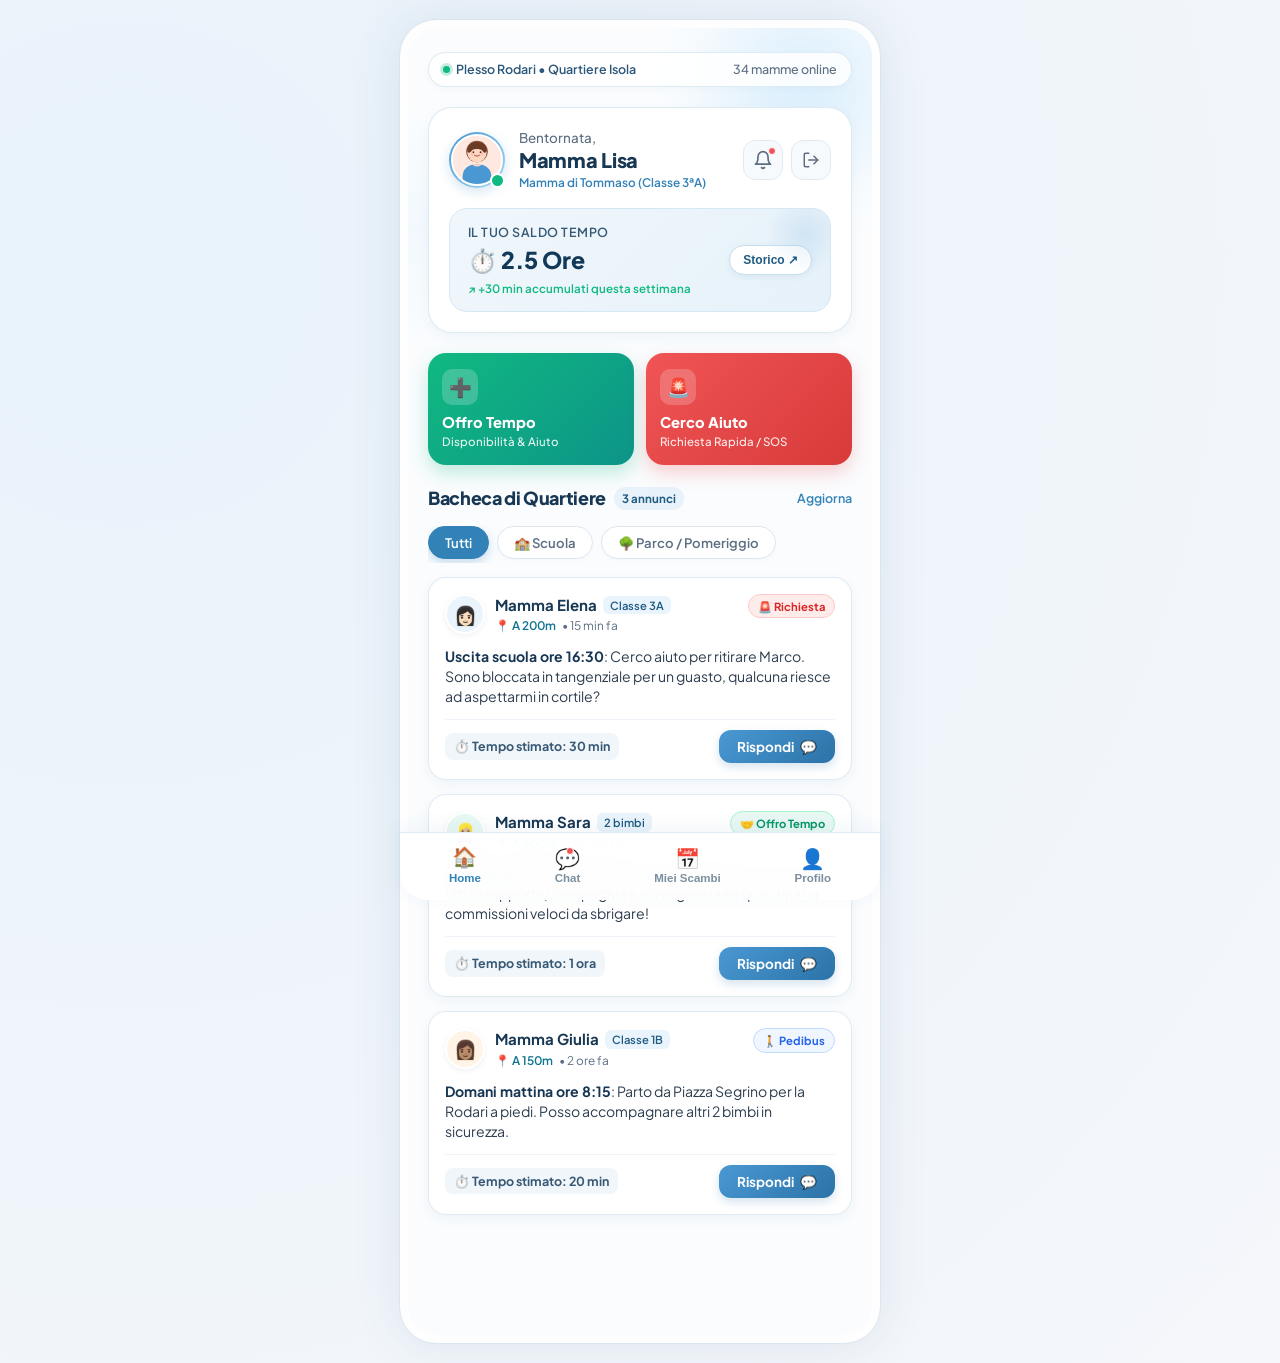
==== dashboard.html @ 8580715b "schermata profilo mamma e gestione famiglia" ====
<!DOCTYPE html>
<html lang="it">
<head>
  <meta charset="UTF-8">
  <meta name="viewport" content="width=device-width, initial-scale=1.0, maximum-scale=1.0, user-scalable=no, viewport-fit=cover">
  <meta name="theme-color" content="#EBF5FA">
  <meta name="apple-mobile-web-app-capable" content="yes">
  <meta name="apple-mobile-web-app-status-bar-style" content="default">
  <meta name="description" content="Dashboard SkillSwap Mamme: bacheca scambi di quartiere, banca del tempo e mutuo soccorso tra famiglie.">
  <title>Bacheca Quartiere | SkillSwap Mamme</title>

  <!-- Google Fonts coerenti con index.html -->
  <link rel="preconnect" href="https://fonts.googleapis.com">
  <link rel="preconnect" href="https://fonts.gstatic.com" crossorigin>
  <link href="https://fonts.googleapis.com/css2?family=Plus+Jakarta+Sans:wght@400;500;600;700;800&display=swap" rel="stylesheet">

  <style>
    :root {
      /* Palette Pastello Rassicurante e Coerente */
      --primary: #3282B8;
      --primary-dark: #1F5B82;
      --primary-light: #EBF4FA;
      --primary-gradient: linear-gradient(135deg, #4A98D3 0%, #2B73A8 100%);
      
      --powder-blue-light: #EBF3F9;
      --powder-blue: #7CA1BF;
      --powder-blue-dark: #2B577A;

      --emerald-green: #10B981;
      --emerald-gradient: linear-gradient(135deg, #10B981 0%, #059669 100%);
      --emerald-bg: #E8F8F3;

      --coral-red: #F05454;
      --coral-gradient: linear-gradient(135deg, #F05454 0%, #D83A3A 100%);
      --coral-bg: #FEECEB;

      --amber-gold: #F59E0B;
      --amber-bg: #FEF3C7;

      --bg-gradient: linear-gradient(180deg, #F2F8FC 0%, #FAFBFD 45%, #F7F5FC 100%);
      --card-bg: rgba(255, 255, 255, 0.96);
      --card-border: rgba(222, 234, 243, 0.95);
      
      --text-main: #1C2D42;
      --text-muted: #5C6E82;
      --text-light: #8E9FAA;

      --shadow-sm: 0 4px 12px rgba(31, 91, 130, 0.05);
      --shadow-md: 0 8px 24px rgba(31, 91, 130, 0.08);
      --shadow-lg: 0 16px 36px rgba(31, 91, 130, 0.12);
      
      --radius-sm: 12px;
      --radius-md: 18px;
      --radius-lg: 24px;
      --radius-full: 9999px;
    }

    * {
      box-sizing: border-box;
      margin: 0;
      padding: 0;
      -webkit-tap-highlight-color: transparent;
    }

    body {
      font-family: 'Plus Jakarta Sans', -apple-system, BlinkMacSystemFont, "Segoe UI", Roboto, sans-serif;
      background: var(--bg-gradient);
      color: var(--text-main);
      min-height: 100vh;
      display: flex;
      justify-content: center;
      align-items: flex-start;
      line-height: 1.5;
      overflow-x: hidden;
    }

    /* Contenitore mobile-first (max-width 480px, centrato stile telefono su desktop) */
    .app-viewport {
      width: 100%;
      max-width: 480px;
      min-height: 100vh;
      background: #FAFCFE;
      position: relative;
      box-shadow: 0 0 50px rgba(35, 78, 112, 0.1);
      display: flex;
      flex-direction: column;
      padding-bottom: 96px; /* Spazio per bottom nav fissa */
    }

    @media (min-width: 481px) {
      body {
        padding: 20px 16px;
        background: radial-gradient(circle at 10% 20%, #E8F2FA 0%, #F5F7FB 100%);
      }
      .app-viewport {
        border-radius: 36px;
        min-height: 940px;
        margin: auto;
        border: 8px solid rgba(255, 255, 255, 0.75);
        outline: 1px solid rgba(210, 226, 238, 0.6);
        overflow: hidden;
      }
    }

    /* Sfondo morbido sfumato */
    .bg-blobs {
      position: absolute;
      top: 0;
      left: 0;
      width: 100%;
      height: 320px;
      pointer-events: none;
      overflow: hidden;
      z-index: 0;
    }

    .blob-top {
      position: absolute;
      top: -60px;
      right: -50px;
      width: 240px;
      height: 240px;
      border-radius: 50%;
      background: radial-gradient(circle, rgba(160, 214, 250, 0.4) 0%, rgba(205, 235, 255, 0.05) 70%);
      filter: blur(20px);
    }

    .blob-left {
      position: absolute;
      top: 100px;
      left: -60px;
      width: 200px;
      height: 200px;
      border-radius: 50%;
      background: radial-gradient(circle, rgba(230, 245, 255, 0.6) 0%, rgba(240, 249, 255, 0.05) 70%);
      filter: blur(22px);
    }

    /* Struttura contenuto */
    .dashboard-content {
      position: relative;
      z-index: 1;
      padding: 24px 20px;
      display: flex;
      flex-direction: column;
      gap: 20px;
    }

    /* Barra superiore quartierale */
    .location-strip {
      display: flex;
      align-items: center;
      justify-content: space-between;
      font-size: 0.78rem;
      font-weight: 600;
      color: var(--powder-blue-dark);
      background: rgba(255, 255, 255, 0.85);
      backdrop-filter: blur(8px);
      padding: 7px 14px;
      border-radius: var(--radius-full);
      border: 1px solid rgba(200, 222, 238, 0.6);
      box-shadow: 0 2px 6px rgba(31, 91, 130, 0.03);
    }

    .location-badge {
      display: flex;
      align-items: center;
      gap: 6px;
    }

    .live-dot {
      width: 7px;
      height: 7px;
      border-radius: 50%;
      background: var(--emerald-green);
      box-shadow: 0 0 0 3px rgba(16, 185, 129, 0.25);
    }

    .school-name {
      color: var(--text-muted);
      font-weight: 500;
    }

    /* 1. Header Utente con Saldo Tempo */
    .user-header-card {
      background: #FFFFFF;
      border-radius: var(--radius-lg);
      border: 1.5px solid var(--card-border);
      padding: 20px;
      box-shadow: var(--shadow-sm);
      display: flex;
      flex-direction: column;
      gap: 16px;
    }

    .profile-row {
      display: flex;
      align-items: center;
      justify-content: space-between;
    }

    .profile-info {
      display: flex;
      align-items: center;
      gap: 14px;
    }

    /* Foto Profilo Mamma */
    .avatar-wrapper {
      position: relative;
      width: 56px;
      height: 56px;
      border-radius: 50%;
      padding: 2px;
      background: linear-gradient(135deg, #4A98D3, #A0D6FA);
      box-shadow: 0 4px 12px rgba(50, 130, 184, 0.2);
    }

    .avatar-img {
      width: 100%;
      height: 100%;
      border-radius: 50%;
      background: #FFF0E6;
      display: flex;
      align-items: center;
      justify-content: center;
      overflow: hidden;
      border: 2px solid #FFFFFF;
    }

    .avatar-img svg {
      width: 100%;
      height: 100%;
    }

    .status-badge {
      position: absolute;
      bottom: 0px;
      right: 0px;
      width: 15px;
      height: 15px;
      border-radius: 50%;
      background: var(--emerald-green);
      border: 2.5px solid #FFFFFF;
    }

    .user-greeting {
      font-size: 0.84rem;
      color: var(--text-muted);
      font-weight: 500;
    }

    .user-name {
      font-size: 1.25rem;
      font-weight: 800;
      color: #173753;
      letter-spacing: -0.015em;
      line-height: 1.2;
    }

    .user-class-tag {
      font-size: 0.74rem;
      color: var(--primary);
      font-weight: 600;
      margin-top: 2px;
    }

    .header-actions {
      display: flex;
      align-items: center;
      gap: 8px;
    }

    .icon-btn {
      width: 40px;
      height: 40px;
      border-radius: 12px;
      border: 1px solid #E2EBF2;
      background: #F7FAFC;
      display: flex;
      align-items: center;
      justify-content: center;
      cursor: pointer;
      position: relative;
      transition: all 0.2s ease;
      color: var(--text-muted);
    }

    .icon-btn:hover {
      background: #EEF4F9;
      color: var(--primary);
    }

    .notif-badge {
      position: absolute;
      top: 6px;
      right: 6px;
      width: 8px;
      height: 8px;
      background: var(--coral-red);
      border-radius: 50%;
      border: 1.5px solid #FFFFFF;
    }

    /* Box Saldo Tempo Ben Visibile */
    .time-balance-box {
      background: linear-gradient(135deg, #F0F7FC 0%, #E6F1F9 100%);
      border: 1.5px solid #D6E7F4;
      border-radius: var(--radius-md);
      padding: 14px 18px;
      display: flex;
      align-items: center;
      justify-content: space-between;
      position: relative;
      overflow: hidden;
    }

    .time-balance-box::before {
      content: "";
      position: absolute;
      right: -15px;
      top: -15px;
      width: 80px;
      height: 80px;
      border-radius: 50%;
      background: radial-gradient(circle, rgba(74, 152, 211, 0.15) 0%, transparent 70%);
      pointer-events: none;
    }

    .balance-details {
      display: flex;
      flex-direction: column;
      gap: 2px;
    }

    .balance-label {
      font-size: 0.78rem;
      font-weight: 600;
      color: #375975;
      text-transform: uppercase;
      letter-spacing: 0.04em;
    }

    .balance-amount {
      font-size: 1.45rem;
      font-weight: 800;
      color: #133959;
      display: flex;
      align-items: center;
      gap: 6px;
    }

    .balance-subtext {
      font-size: 0.72rem;
      font-weight: 600;
      color: #10B981;
      display: inline-flex;
      align-items: center;
      gap: 4px;
    }

    .balance-btn {
      background: #FFFFFF;
      border: 1px solid #C8DFEF;
      color: var(--primary-dark);
      padding: 7px 13px;
      border-radius: var(--radius-full);
      font-size: 0.75rem;
      font-weight: 700;
      cursor: pointer;
      box-shadow: 0 2px 6px rgba(43, 115, 168, 0.08);
      transition: all 0.2s ease;
    }

    .balance-btn:hover {
      background: #F0F6FA;
      border-color: #B4D3E9;
    }

    /* 2. Pulsanti Veloci d'Azione */
    .quick-actions-grid {
      display: grid;
      grid-template-columns: 1fr 1fr;
      gap: 12px;
    }

    .action-btn {
      border: none;
      border-radius: var(--radius-md);
      padding: 16px 14px;
      display: flex;
      flex-direction: column;
      align-items: flex-start;
      gap: 8px;
      cursor: pointer;
      text-align: left;
      font-family: inherit;
      position: relative;
      overflow: hidden;
      transition: transform 0.2s cubic-bezier(0.25, 1, 0.5, 1), box-shadow 0.2s ease;
    }

    .action-btn:hover {
      transform: translateY(-2px);
    }

    .action-btn:active {
      transform: scale(0.98);
    }

    /* Pulsante verde/azzurro: Offro Tempo */
    .action-btn.btn-offer {
      background: linear-gradient(135deg, #10B981 0%, #0D9488 100%);
      color: #FFFFFF;
      box-shadow: 0 8px 18px rgba(16, 185, 129, 0.25);
    }

    .action-btn.btn-offer:hover {
      box-shadow: 0 10px 22px rgba(16, 185, 129, 0.32);
    }

    /* Pulsante risalto/emergenza: SOS */
    .action-btn.btn-sos {
      background: linear-gradient(135deg, #F05454 0%, #D83A3A 100%);
      color: #FFFFFF;
      box-shadow: 0 8px 18px rgba(240, 84, 84, 0.26);
    }

    .action-btn.btn-sos:hover {
      box-shadow: 0 10px 22px rgba(240, 84, 84, 0.34);
    }

    .action-btn-icon {
      width: 36px;
      height: 36px;
      border-radius: 10px;
      background: rgba(255, 255, 255, 0.2);
      backdrop-filter: blur(4px);
      display: flex;
      align-items: center;
      justify-content: center;
      font-size: 1.15rem;
    }

    .action-btn-text {
      display: flex;
      flex-direction: column;
      gap: 2px;
    }

    .action-btn-title {
      font-size: 0.92rem;
      font-weight: 800;
      line-height: 1.25;
    }

    .action-btn-sub {
      font-size: 0.72rem;
      opacity: 0.9;
      font-weight: 500;
    }

    /* 3. Sezione Bacheca Annunci di Quartiere (Feed) */
    .feed-section {
      display: flex;
      flex-direction: column;
      gap: 14px;
    }

    .feed-header {
      display: flex;
      align-items: center;
      justify-content: space-between;
    }

    .feed-title-wrap {
      display: flex;
      align-items: center;
      gap: 8px;
    }

    .feed-title {
      font-size: 1.12rem;
      font-weight: 800;
      color: #173753;
      letter-spacing: -0.02em;
    }

    .feed-badge {
      font-size: 0.72rem;
      font-weight: 700;
      background: #E8F2FA;
      color: var(--primary-dark);
      padding: 3px 8px;
      border-radius: var(--radius-full);
    }

    .feed-refresh-link {
      font-size: 0.78rem;
      font-weight: 600;
      color: var(--primary);
      text-decoration: none;
      cursor: pointer;
    }

    /* Filtri Rapidi (Chips) */
    .filter-pills-bar {
      display: flex;
      gap: 8px;
      overflow-x: auto;
      padding-bottom: 4px;
      scrollbar-width: none;
    }

    .filter-pills-bar::-webkit-scrollbar {
      display: none;
    }

    .filter-pill {
      background: #FFFFFF;
      border: 1px solid #DCE6EF;
      color: var(--text-muted);
      padding: 7px 16px;
      border-radius: var(--radius-full);
      font-size: 0.82rem;
      font-weight: 600;
      font-family: inherit;
      white-space: nowrap;
      cursor: pointer;
      transition: all 0.2s ease;
      display: flex;
      align-items: center;
      gap: 6px;
      box-shadow: 0 2px 4px rgba(31, 91, 130, 0.02);
    }

    .filter-pill:hover {
      border-color: #BBD6EA;
      color: var(--primary-dark);
    }

    .filter-pill.active {
      background: var(--primary);
      color: #FFFFFF;
      border-color: var(--primary);
      box-shadow: 0 4px 10px rgba(50, 130, 184, 0.25);
    }

    /* Lista Tessere Feed */
    .feed-list {
      display: flex;
      flex-direction: column;
      gap: 14px;
    }

    .feed-card {
      background: var(--card-bg);
      border: 1.5px solid var(--card-border);
      border-radius: var(--radius-md);
      padding: 16px;
      box-shadow: var(--shadow-sm);
      display: flex;
      flex-direction: column;
      gap: 12px;
      transition: all 0.25s ease;
      position: relative;
    }

    .feed-card:hover {
      box-shadow: var(--shadow-md);
      border-color: #C6DDEE;
      transform: translateY(-1px);
    }

    /* Card header con autore, distanza e tempo */
    .card-top {
      display: flex;
      align-items: flex-start;
      justify-content: space-between;
      gap: 10px;
    }

    .author-block {
      display: flex;
      align-items: center;
      gap: 10px;
    }

    .author-avatar {
      width: 40px;
      height: 40px;
      border-radius: 50%;
      background: #F0F4F8;
      display: flex;
      align-items: center;
      justify-content: center;
      font-size: 1.15rem;
      border: 2px solid #FFFFFF;
      box-shadow: 0 2px 6px rgba(0,0,0,0.06);
    }

    .author-meta {
      display: flex;
      flex-direction: column;
      gap: 1px;
    }

    .author-name-row {
      display: flex;
      align-items: center;
      gap: 6px;
    }

    .author-name {
      font-size: 0.94rem;
      font-weight: 700;
      color: #173753;
    }

    .class-badge {
      font-size: 0.7rem;
      font-weight: 600;
      background: #EAF4FC;
      color: var(--primary-dark);
      padding: 1px 7px;
      border-radius: 6px;
    }

    .author-sub {
      font-size: 0.74rem;
      color: var(--text-muted);
      display: flex;
      align-items: center;
      gap: 6px;
    }

    .distance-tag {
      color: #0E7490;
      font-weight: 600;
      display: inline-flex;
      align-items: center;
      gap: 2px;
    }

    /* Badge tipologia annuncio */
    .type-pill {
      font-size: 0.7rem;
      font-weight: 700;
      padding: 3px 9px;
      border-radius: var(--radius-full);
      white-space: nowrap;
    }

    .type-pill.urgent {
      background: #FEECEB;
      color: #DC2626;
      border: 1px solid #FECACA;
    }

    .type-pill.support {
      background: #E8F8F3;
      color: #059669;
      border: 1px solid #A7F3D0;
    }

    .type-pill.school {
      background: #EFF6FF;
      color: #2563EB;
      border: 1px solid #BFDBFE;
    }

    /* Contenuto annuncio */
    .card-message {
      font-size: 0.88rem;
      color: #2D3E50;
      line-height: 1.42;
    }

    .card-highlight {
      font-weight: 700;
      color: #163654;
    }

    /* Card Footer: tempo stimato e pulsante rispondi */
    .card-footer {
      display: flex;
      align-items: center;
      justify-content: space-between;
      padding-top: 10px;
      border-top: 1px solid #EDF3F8;
    }

    .time-estimate {
      font-size: 0.78rem;
      font-weight: 700;
      color: #375975;
      display: inline-flex;
      align-items: center;
      gap: 5px;
      background: #F1F6FA;
      padding: 4px 9px;
      border-radius: 8px;
    }

    .btn-reply {
      background: var(--primary-gradient);
      color: #FFFFFF;
      font-size: 0.84rem;
      font-weight: 700;
      font-family: inherit;
      padding: 8px 18px;
      border-radius: var(--radius-sm);
      border: none;
      cursor: pointer;
      display: inline-flex;
      align-items: center;
      gap: 6px;
      box-shadow: 0 4px 10px rgba(43, 115, 168, 0.2);
      transition: all 0.2s ease;
    }

    .btn-reply:hover {
      box-shadow: 0 6px 14px rgba(43, 115, 168, 0.3);
      transform: translateY(-1px);
    }

    .btn-reply:active {
      transform: scale(0.97);
    }

    /* 4. Barra di Navigazione in Basso (Bottom Nav Bar) */
    .bottom-nav {
      position: fixed;
      bottom: 0;
      left: 50%;
      transform: translateX(-50%);
      width: 100%;
      max-width: 480px;
      background: rgba(255, 255, 255, 0.94);
      backdrop-filter: blur(16px);
      -webkit-backdrop-filter: blur(16px);
      border-top: 1px solid rgba(220, 233, 244, 0.9);
      display: flex;
      justify-content: space-around;
      align-items: center;
      padding: 10px 12px;
      padding-bottom: calc(10px + env(safe-area-inset-bottom, 0px));
      z-index: 50;
      box-shadow: 0 -4px 20px rgba(31, 91, 130, 0.06);
    }

    @media (min-width: 481px) {
      .bottom-nav {
        border-radius: 0 0 28px 28px;
      }
    }

    .nav-item {
      display: flex;
      flex-direction: column;
      align-items: center;
      gap: 3px;
      color: #7A8E9E;
      text-decoration: none;
      font-size: 0.72rem;
      font-weight: 600;
      background: transparent;
      border: none;
      cursor: pointer;
      padding: 6px 12px;
      border-radius: var(--radius-sm);
      position: relative;
      transition: all 0.2s ease;
    }

    .nav-item.active {
      color: var(--primary);
      font-weight: 700;
    }

    .nav-icon {
      font-size: 1.25rem;
      line-height: 1;
      transition: transform 0.2s;
    }

    .nav-item.active .nav-icon {
      transform: translateY(-2px);
    }

    .nav-item:hover {
      color: var(--primary);
    }

    .nav-badge-dot {
      position: absolute;
      top: 4px;
      right: 18px;
      width: 8px;
      height: 8px;
      background: var(--coral-red);
      border-radius: 50%;
      border: 1.5px solid #FFFFFF;
    }

    /* Modale Risposta Rapida */
    .modal-overlay {
      position: fixed;
      inset: 0;
      background: rgba(18, 42, 66, 0.45);
      backdrop-filter: blur(4px);
      z-index: 100;
      display: flex;
      align-items: flex-end;
      justify-content: center;
      opacity: 0;
      pointer-events: none;
      transition: opacity 0.3s ease;
    }

    .modal-overlay.active {
      opacity: 1;
      pointer-events: auto;
    }

    .modal-sheet {
      width: 100%;
      max-width: 480px;
      background: #FFFFFF;
      border-radius: 28px 28px 0 0;
      padding: 24px 22px 34px 22px;
      box-shadow: 0 -10px 40px rgba(0, 0, 0, 0.15);
      transform: translateY(100%);
      transition: transform 0.35s cubic-bezier(0.16, 1, 0.3, 1);
      max-height: 85vh;
      overflow-y: auto;
    }

    .modal-overlay.active .modal-sheet {
      transform: translateY(0);
    }

    .modal-indicator {
      width: 40px;
      height: 4px;
      background: #D5E1EB;
      border-radius: var(--radius-full);
      margin: 0 auto 16px auto;
    }

    .modal-header {
      display: flex;
      justify-content: space-between;
      align-items: center;
      margin-bottom: 14px;
    }

    .modal-title {
      font-size: 1.15rem;
      font-weight: 700;
      color: var(--text-main);
    }

    .modal-close {
      width: 32px;
      height: 32px;
      border-radius: 50%;
      background: #F0F4F8;
      border: none;
      display: flex;
      align-items: center;
      justify-content: center;
      cursor: pointer;
      color: var(--text-muted);
    }

    /* Template messaggi rapidi */
    .quick-replies-group {
      display: flex;
      flex-direction: column;
      gap: 6px;
      margin: 14px 0;
    }

    .quick-reply-label {
      font-size: 0.76rem;
      font-weight: 600;
      color: var(--text-muted);
    }

    .quick-pill-btn {
      background: #F1F6FB;
      border: 1px solid #D6E4F0;
      border-radius: 10px;
      padding: 8px 12px;
      font-size: 0.82rem;
      color: var(--text-main);
      text-align: left;
      cursor: pointer;
      font-family: inherit;
      transition: background 0.15s;
    }

    .quick-pill-btn:hover {
      background: #E4EFF8;
      border-color: #B9D5EB;
    }

    .reply-textarea {
      width: 100%;
      height: 90px;
      border: 1.5px solid #D6E3ED;
      border-radius: var(--radius-sm);
      padding: 12px;
      font-size: 0.88rem;
      font-family: inherit;
      color: var(--text-main);
      resize: none;
      outline: none;
    }

    .reply-textarea:focus {
      border-color: var(--primary);
      box-shadow: 0 0 0 3px rgba(50, 130, 184, 0.15);
    }

    .btn-modal-send {
      width: 100%;
      height: 48px;
      background: var(--primary-gradient);
      color: #FFFFFF;
      font-size: 0.95rem;
      font-weight: 700;
      border: none;
      border-radius: var(--radius-sm);
      cursor: pointer;
      margin-top: 14px;
      display: flex;
      align-items: center;
      justify-content: center;
      gap: 8px;
      box-shadow: 0 6px 16px rgba(43, 115, 168, 0.25);
    }

    /* Toast Notification */
    .toast-box {
      position: fixed;
      bottom: 84px;
      left: 50%;
      transform: translateX(-50%) translateY(50px);
      background: #1B3855;
      color: #FFFFFF;
      padding: 12px 20px;
      border-radius: var(--radius-full);
      font-size: 0.86rem;
      font-weight: 600;
      display: flex;
      align-items: center;
      gap: 8px;
      box-shadow: var(--shadow-lg);
      z-index: 200;
      opacity: 0;
      pointer-events: none;
      transition: all 0.3s cubic-bezier(0.175, 0.885, 0.32, 1.275);
    }

    .toast-box.show {
      transform: translateX(-50%) translateY(0);
      opacity: 1;
    }
  </style>
</head>
<body>

  <main class="app-viewport">
    <!-- Decorazioni sfumate di sfondo -->
    <div class="bg-blobs" aria-hidden="true">
      <div class="blob-top"></div>
      <div class="blob-left"></div>
    </div>

    <div class="dashboard-content">

      <!-- Barra di stato geografica -->
      <div class="location-strip">
        <div class="location-badge">
          <span class="live-dot" aria-hidden="true"></span>
          <span>Plesso Rodari • Quartiere Isola</span>
        </div>
        <span class="school-name">34 mamme online</span>
      </div>

      <!-- 1. Header Utente con Saldo Tempo -->
      <section class="user-header-card" aria-label="Profilo e saldo utente">
        <div class="profile-row">
          
          <div class="profile-info">
            <!-- Foto Profilo della Mamma -->
            <div class="avatar-wrapper" aria-hidden="true">
              <div class="avatar-img">
                <!-- SVG Avatar Mamma Lisa con toni pastello caldi e rassicuranti -->
                <svg viewBox="0 0 80 80" fill="none" xmlns="http://www.w3.org/2000/svg">
                  <!-- Sfondo avatar caldo -->
                  <rect width="80" height="80" fill="#FFE8DF"/>
                  <!-- Silhouette elegante mamma -->
                  <path d="M40 44C49.9411 44 58 35.9411 58 26C58 16.0589 49.9411 8 40 8C30.0589 8 22 16.0589 22 26C22 35.9411 30.0589 44 40 44Z" fill="#8C5338"/>
                  <!-- Viso e sorriso -->
                  <circle cx="40" cy="28" r="16" fill="#FED7C3"/>
                  <!-- Capelli acconciatura morbida -->
                  <path d="M24 24C24 15 31 10 40 10C49 10 56 15 56 24C56 25 55 28 53 28C51 28 50 25 47 23C44 21 36 21 33 23C30 25 29 28 27 28C25 28 24 25 24 24Z" fill="#6A3B25"/>
                  <!-- Sorriso dolce -->
                  <path d="M36 32C38 34 42 34 44 32" stroke="#B46A55" stroke-width="2" stroke-linecap="round"/>
                  <!-- Occhi sereni -->
                  <circle cx="34" cy="27" r="1.5" fill="#522D1D"/>
                  <circle cx="46" cy="27" r="1.5" fill="#522D1D"/>
                  <!-- Guance rosee -->
                  <circle cx="32" cy="30" r="2.5" fill="#FFAAA6" fill-opacity="0.6"/>
                  <circle cx="48" cy="30" r="2.5" fill="#FFAAA6" fill-opacity="0.6"/>
                  <!-- Maglia pastello azzurro polvere -->
                  <path d="M16 68C16 54 26 47 40 47C54 47 64 54 64 68V80H16V68Z" fill="#4A98D3"/>
                  <path d="M33 47C33 52 47 52 47 47" fill="#FED7C3"/>
                </svg>
              </div>
              <span class="status-badge" title="Attiva ora"></span>
            </div>

            <div>
              <div class="user-greeting">Bentornata,</div>
              <h1 class="user-name">Mamma Lisa</h1>
              <div class="user-class-tag">Mamma di Tommaso (Classe 3ªA)</div>
            </div>
          </div>

          <!-- Pulsanti notifiche e opzioni -->
          <div class="header-actions">
            <button type="button" class="icon-btn" aria-label="Notifiche" onclick="window.showToast('Nessuna nuova notifica urgente', '🔔')">
              <svg width="20" height="20" viewBox="0 0 24 24" fill="none" stroke="currentColor" stroke-width="2" stroke-linecap="round" stroke-linejoin="round">
                <path d="M18 8A6 6 0 0 0 6 8c0 7-3 9-3 9h18s-3-2-3-9"></path>
                <path d="M13.73 21a2 2 0 0 1-3.46 0"></path>
              </svg>
              <span class="notif-badge"></span>
            </button>
            <a href="index.html" class="icon-btn" title="Esci / Schermata iniziale" aria-label="Disconnetti">
              <svg width="18" height="18" viewBox="0 0 24 24" fill="none" stroke="currentColor" stroke-width="2" stroke-linecap="round" stroke-linejoin="round">
                <path d="M9 21H5a2 2 0 0 1-2-2V5a2 2 0 0 1 2-2h4"></path>
                <polyline points="16 17 21 12 16 7"></polyline>
                <line x1="21" y1="12" x2="9" y2="12"></line>
              </svg>
            </a>
          </div>

        </div>

        <!-- Box con Saldo Tempo Ben Visibile -->
        <div class="time-balance-box">
          <div class="balance-details">
            <span class="balance-label">Il tuo Saldo Tempo</span>
            <div class="balance-amount">
              <span>⏱️ 2.5 Ore</span>
            </div>
            <span class="balance-subtext">
              <span>↗️ +30 min accumulati questa settimana</span>
            </span>
          </div>
          <button type="button" class="balance-btn" onclick="window.showToast('Saldo tempo: 2.5 ore disponibili per scambi e babysitting', '⏱️')">
            Storico ↗
          </button>
        </div>
      </section>

      <!-- 2. Pulsanti Veloci d'Azione -->
      <section class="quick-actions-grid" aria-label="Azioni rapide">
        
        <!-- Pulsante verde/azzurro: Offro Tempo -->
        <button type="button" id="btnOfferTime" class="action-btn btn-offer" onclick="window.openCreateModal('offer')">
          <div class="action-btn-icon" aria-hidden="true">
            <span>➕</span>
          </div>
          <div class="action-btn-text">
            <span class="action-btn-title">Offro Tempo</span>
            <span class="action-btn-sub">Disponibilità & Aiuto</span>
          </div>
        </button>

        <!-- Pulsante emergenza/risalto: Cerco Aiuto / SOS -->
        <button type="button" id="btnSosHelp" class="action-btn btn-sos" onclick="window.openCreateModal('sos')">
          <div class="action-btn-icon" aria-hidden="true">
            <span>🚨</span>
          </div>
          <div class="action-btn-text">
            <span class="action-btn-title">Cerco Aiuto</span>
            <span class="action-btn-sub">Richiesta Rapida / SOS</span>
          </div>
        </button>

      </section>

      <!-- 3. Bacheca Annunci di Quartiere (Feed) -->
      <section class="feed-section" aria-label="Bacheca annunci di quartiere">
        
        <div class="feed-header">
          <div class="feed-title-wrap">
            <h2 class="feed-title">Bacheca di Quartiere</h2>
            <span class="feed-badge" id="cardCounter">3 annunci</span>
          </div>
          <span class="feed-refresh-link" onclick="window.showToast('Bacheca aggiornata in tempo reale', '🔄')">Aggiorna</span>
        </div>

        <!-- Sezione Filtro Rapido -->
        <div class="filter-pills-bar" role="tablist" aria-label="Filtra annunci">
          <button type="button" class="filter-pill active" data-filter="all">
            <span>Tutti</span>
          </button>
          <button type="button" class="filter-pill" data-filter="scuola">
            <span>🏫 Scuola</span>
          </button>
          <button type="button" class="filter-pill" data-filter="parco">
            <span>🌳 Parco / Pomeriggio</span>
          </button>
        </div>

        <!-- Lista Tessere (Card) del Feed -->
        <div class="feed-list" id="feedList">
          
          <!-- Card 1: Elena (Scuola) -->
          <article class="feed-card" data-category="scuola">
            <div class="card-top">
              <div class="author-block">
                <div class="author-avatar" style="background: #EAF4FC;">👩🏻</div>
                <div class="author-meta">
                  <div class="author-name-row">
                    <span class="author-name">Mamma Elena</span>
                    <span class="class-badge">Classe 3A</span>
                  </div>
                  <div class="author-sub">
                    <span class="distance-tag">📍 A 200m</span>
                    <span>• 15 min fa</span>
                  </div>
                </div>
              </div>
              <span class="type-pill urgent">🚨 Richiesta</span>
            </div>

            <p class="card-message">
              <span class="card-highlight">Uscita scuola ore 16:30</span>: Cerco aiuto per ritirare Marco. Sono bloccata in tangenziale per un guasto, qualcuna riesce ad aspettarmi in cortile?
            </p>

            <div class="card-footer">
              <div class="time-estimate">
                <span>⏱️ Tempo stimato: 30 min</span>
              </div>
              <button type="button" class="btn-reply" onclick="window.openReplyModal('Mamma Elena', 'ritiro Marco alle 16:30', '30 min')">
                <span>Rispondi</span>
                <span>💬</span>
              </button>
            </div>
          </article>

          <!-- Card 2: Sara (Parco / Pomeriggio) -->
          <article class="feed-card" data-category="parco">
            <div class="card-top">
              <div class="author-block">
                <div class="author-avatar" style="background: #E8F8F3;">👱🏼‍♀️</div>
                <div class="author-meta">
                  <div class="author-name-row">
                    <span class="author-name">Mamma Sara</span>
                    <span class="class-badge">2 bimbi</span>
                  </div>
                  <div class="author-sub">
                    <span class="distance-tag">📍 A 400m</span>
                    <span>• 45 min fa</span>
                  </div>
                </div>
              </div>
              <span class="type-pill support">🤝 Offro Tempo</span>
            </div>

            <p class="card-message">
              <span class="card-highlight">Oggi dalle 16:00 sono al parco di Via Roma</span> (zona altalene): Offro supporto/compagnia e sorveglianza se qualcuna ha commissioni veloci da sbrigare!
            </p>

            <div class="card-footer">
              <div class="time-estimate">
                <span>⏱️ Tempo stimato: 1 ora</span>
              </div>
              <button type="button" class="btn-reply" onclick="window.openReplyModal('Mamma Sara', 'compagnia al parco di Via Roma', '1 ora')">
                <span>Rispondi</span>
                <span>💬</span>
              </button>
            </div>
          </article>

          <!-- Card 3: Giulia (Scuola - Pedibus) -->
          <article class="feed-card" data-category="scuola">
            <div class="card-top">
              <div class="author-block">
                <div class="author-avatar" style="background: #FFF4E6;">👩🏽</div>
                <div class="author-meta">
                  <div class="author-name-row">
                    <span class="author-name">Mamma Giulia</span>
                    <span class="class-badge">Classe 1B</span>
                  </div>
                  <div class="author-sub">
                    <span class="distance-tag">📍 A 150m</span>
                    <span>• 2 ore fa</span>
                  </div>
                </div>
              </div>
              <span class="type-pill school">🚶 Pedibus</span>
            </div>

            <p class="card-message">
              <span class="card-highlight">Domani mattina ore 8:15</span>: Parto da Piazza Segrino per la Rodari a piedi. Posso accompagnare altri 2 bimbi in sicurezza.
            </p>

            <div class="card-footer">
              <div class="time-estimate">
                <span>⏱️ Tempo stimato: 20 min</span>
              </div>
              <button type="button" class="btn-reply" onclick="window.openReplyModal('Mamma Giulia', 'pedibus domani mattina ore 8:15', '20 min')">
                <span>Rispondi</span>
                <span>💬</span>
              </button>
            </div>
          </article>

        </div>

      </section>

    </div>

    <!-- 4. Barra di Navigazione in Basso (Bottom Nav Bar) -->
    <nav class="bottom-nav" aria-label="Navigazione principale">
      
      <button type="button" class="nav-item active" data-tab="home" onclick="window.switchTab(this, 'Bacheca Annunci')">
        <span class="nav-icon">🏠</span>
        <span>Home</span>
      </button>

      <button type="button" class="nav-item" data-tab="chat" onclick="window.switchTab(this, 'Messaggi e Chat')">
        <span class="nav-icon">💬</span>
        <span>Chat</span>
        <span class="nav-badge-dot" title="2 messaggi non letti"></span>
      </button>

      <button type="button" class="nav-item" data-tab="scambi" onclick="window.switchTab(this, 'I tuoi Scambi di Tempo')">
        <span class="nav-icon">📅</span>
        <span>Miei Scambi</span>
      </button>

      <button type="button" class="nav-item" data-tab="profilo" onclick="window.switchTab(this, 'Profilo di Mamma Lisa')">
        <span class="nav-icon">👤</span>
        <span>Profilo</span>
      </button>

    </nav>
  </main>

  <!-- Modale di Risposta Rapida -->
  <div id="replyModal" class="modal-overlay" role="dialog" aria-modal="true" aria-hidden="true">
    <div class="modal-sheet">
      <div class="modal-indicator"></div>
      
      <div class="modal-header">
        <h3 class="modal-title" id="replyModalTitle">Rispondi all'annuncio</h3>
        <button type="button" class="modal-close" onclick="window.closeReplyModal()" aria-label="Chiudi finestra">✕</button>
      </div>

      <div style="font-size: 0.85rem; color: var(--text-muted); margin-bottom: 12px;" id="replyModalDesc">
        Invia un messaggio diretto per confermare la tua disponibilità.
      </div>

      <div class="quick-replies-group">
        <span class="quick-reply-label">Risposte veloci suggerite:</span>
        <button type="button" class="quick-pill-btn" onclick="window.setQuickReply('Ciao! Sono disponibile io, posso aiutarti volentieri!')">
          ✨ "Ciao! Sono disponibile io, posso aiutarti volentieri!"
        </button>
        <button type="button" class="quick-pill-btn" onclick="window.setQuickReply('Ci penso io! Tommaso è nella stessa classe, li ritiro insieme.')">
          🎒 "Ci penso io! Li ritiro insieme all'uscita."
        </button>
        <button type="button" class="quick-pill-btn" onclick="window.setQuickReply('Arrivo al parco tra 10 minuti, ci vediamo lì!')">
          🌳 "Arrivo tra 10 minuti, ci vediamo lì!"
        </button>
      </div>

      <textarea id="replyText" class="reply-textarea" placeholder="Scrivi il tuo messaggio qui..."></textarea>

      <button type="button" class="btn-modal-send" onclick="window.sendReply()">
        <span>Invia Risposta & Apri Chat</span>
        <span>🚀</span>
      </button>
    </div>
  </div>

  <!-- Modale Creazione Annuncio (Offro / SOS) -->
  <div id="createModal" class="modal-overlay" role="dialog" aria-modal="true" aria-hidden="true">
    <div class="modal-sheet">
      <div class="modal-indicator"></div>
      
      <div class="modal-header">
        <h3 class="modal-title" id="createModalTitle">Nuovo Annuncio</h3>
        <button type="button" class="modal-close" onclick="window.closeCreateModal()" aria-label="Chiudi finestra">✕</button>
      </div>

      <div style="display: flex; flex-direction: column; gap: 14px; margin-top: 8px;">
        <div>
          <label style="font-size: 0.8rem; font-weight: 600; color: var(--text-main); display: block; margin-bottom: 5px;">Categoria</label>
          <select id="newAnnounceCategory" style="width: 100%; height: 44px; border: 1.5px solid #D6E3ED; border-radius: 12px; padding: 0 12px; font-family: inherit;">
            <option value="scuola">🏫 Uscita Scuola / Pedibus</option>
            <option value="parco">🌳 Parco / Pomeriggio insieme</option>
            <option value="compiti">📚 Aiuto Compiti & Studio</option>
            <option value="emergenza">🚨 Urgenza / Imprevisto lavorativo</option>
          </select>
        </div>

        <div>
          <label style="font-size: 0.8rem; font-weight: 600; color: var(--text-main); display: block; margin-bottom: 5px;">Tempo stimato</label>
          <select id="newAnnounceTime" style="width: 100%; height: 44px; border: 1.5px solid #D6E3ED; border-radius: 12px; padding: 0 12px; font-family: inherit;">
            <option value="30 min">30 minuti (0.5 Ore)</option>
            <option value="1 ora">1 ora (1.0 Ora)</option>
            <option value="2 ore">2 ore (2.0 Ore)</option>
            <option value="15 min">15 minuti (Piccolo favore)</option>
          </select>
        </div>

        <div>
          <label style="font-size: 0.8rem; font-weight: 600; color: var(--text-main); display: block; margin-bottom: 5px;">Descrizione per il quartiere</label>
          <textarea id="newAnnounceText" class="reply-textarea" placeholder="Descrivi di cosa hai bisogno o cosa offri alle altre mamme..."></textarea>
        </div>

        <button type="button" class="btn-modal-send" onclick="window.publishNewAnnouncement()">
          <span>Pubblica in Bacheca</span>
          <span>📢</span>
        </button>
      </div>
    </div>
  </div>

  <!-- Toast Notifica -->
  <div id="toastBox" class="toast-box" role="status" aria-live="polite">
    <span id="toastIcon">🌸</span>
    <span id="toastMsg">Operazione completata</span>
  </div>

  <script>
    // Gestione Toast Notifiche
    const toastBox = document.getElementById('toastBox');
    const toastMsg = document.getElementById('toastMsg');
    const toastIcon = document.getElementById('toastIcon');

    window.showToast = function(msg, icon = '🌸') {
      toastMsg.textContent = msg;
      toastIcon.textContent = icon;
      toastBox.classList.add('show');
      setTimeout(() => {
        toastBox.classList.remove('show');
      }, 3200);
    };

    // Filtri Rapidi: Tutti, Scuola, Parco
    const filterPills = document.querySelectorAll('.filter-pill');
    const feedCards = document.querySelectorAll('.feed-card');
    const cardCounter = document.getElementById('cardCounter');

    filterPills.forEach(pill => {
      pill.addEventListener('click', () => {
        filterPills.forEach(p => p.classList.remove('active'));
        pill.classList.add('active');

        const filterVal = pill.getAttribute('data-filter');
        let visibleCount = 0;

        feedCards.forEach(card => {
          const category = card.getAttribute('data-category');
          if (filterVal === 'all' || category === filterVal) {
            card.style.display = 'flex';
            visibleCount++;
          } else {
            card.style.display = 'none';
          }
        });

        cardCounter.textContent = `${visibleCount} annunc${visibleCount === 1 ? 'io' : 'i'}`;
      });
    });

    // Modale Risposta Rapida
    const replyModal = document.getElementById('replyModal');
    const replyModalTitle = document.getElementById('replyModalTitle');
    const replyModalDesc = document.getElementById('replyModalDesc');
    const replyText = document.getElementById('replyText');
    let currentTargetMom = '';

    window.openReplyModal = function(momName, topic, timeEstimate) {
      currentTargetMom = momName;
      replyModalTitle.textContent = `Rispondi a ${momName}`;
      replyModalDesc.textContent = `Annuncio: "${topic}" • Tempo stimato: ${timeEstimate}`;
      replyText.value = `Ciao ${momName.split(' ')[1] || momName}! Ti do una mano volentieri io per ${topic}.`;
      replyModal.classList.add('active');
      document.body.style.overflow = 'hidden';
    };

    window.closeReplyModal = function() {
      replyModal.classList.remove('active');
      document.body.style.overflow = '';
    };

    window.setQuickReply = function(text) {
      replyText.value = text;
      replyText.focus();
    };

    window.sendReply = function() {
      const message = replyText.value.trim();
      if (!message) {
        window.showToast('Inserisci un messaggio prima di inviare.', '⚠️');
        return;
      }
      window.closeReplyModal();
      window.showToast(`Messaggio inviato a ${currentTargetMom}! Chat aperta.`, '💬');
    };

    replyModal.addEventListener('click', (e) => {
      if (e.target === replyModal) window.closeReplyModal();
    });

    // Modale Creazione Annuncio
    const createModal = document.getElementById('createModal');
    const createModalTitle = document.getElementById('createModalTitle');
    const newAnnounceText = document.getElementById('newAnnounceText');

    window.openCreateModal = function(type) {
      if (type === 'sos') {
        createModalTitle.textContent = '🚨 Richiedi Aiuto Rapido (SOS)';
        document.getElementById('newAnnounceCategory').value = 'emergenza';
        newAnnounceText.placeholder = 'es. Sono bloccata al lavoro per 30 minuti, chi può ritirare mio figlio Tommaso?';
      } else {
        createModalTitle.textContent = '➕ Offri Tempo e Disponibilità';
        document.getElementById('newAnnounceCategory').value = 'parco';
        newAnnounceText.placeholder = 'es. Oggi sono al parco giochi dalle 16:30, posso guardare anche altri bimbi!';
      }
      createModal.classList.add('active');
      document.body.style.overflow = 'hidden';
    };

    window.closeCreateModal = function() {
      createModal.classList.remove('active');
      document.body.style.overflow = '';
    };

    createModal.addEventListener('click', (e) => {
      if (e.target === createModal) window.closeCreateModal();
    });

    window.publishNewAnnouncement = function() {
      const text = newAnnounceText.value.trim();
      if (!text) {
        window.showToast('Inserisci una breve descrizione del tuo annuncio.', '⚠️');
        return;
      }
      window.closeCreateModal();
      newAnnounceText.value = '';
      window.showToast('Annuncio pubblicato con successo nella bacheca di quartiere!', '🎉');
    };

    // Navigazione Bottom Tab
    window.switchTab = function(btn, title) {
      document.querySelectorAll('.nav-item').forEach(el => el.classList.remove('active'));
      btn.classList.add('active');
      window.showToast(`Sezione: ${title}`, '📌');
    };
  </script>
</body>
</html>
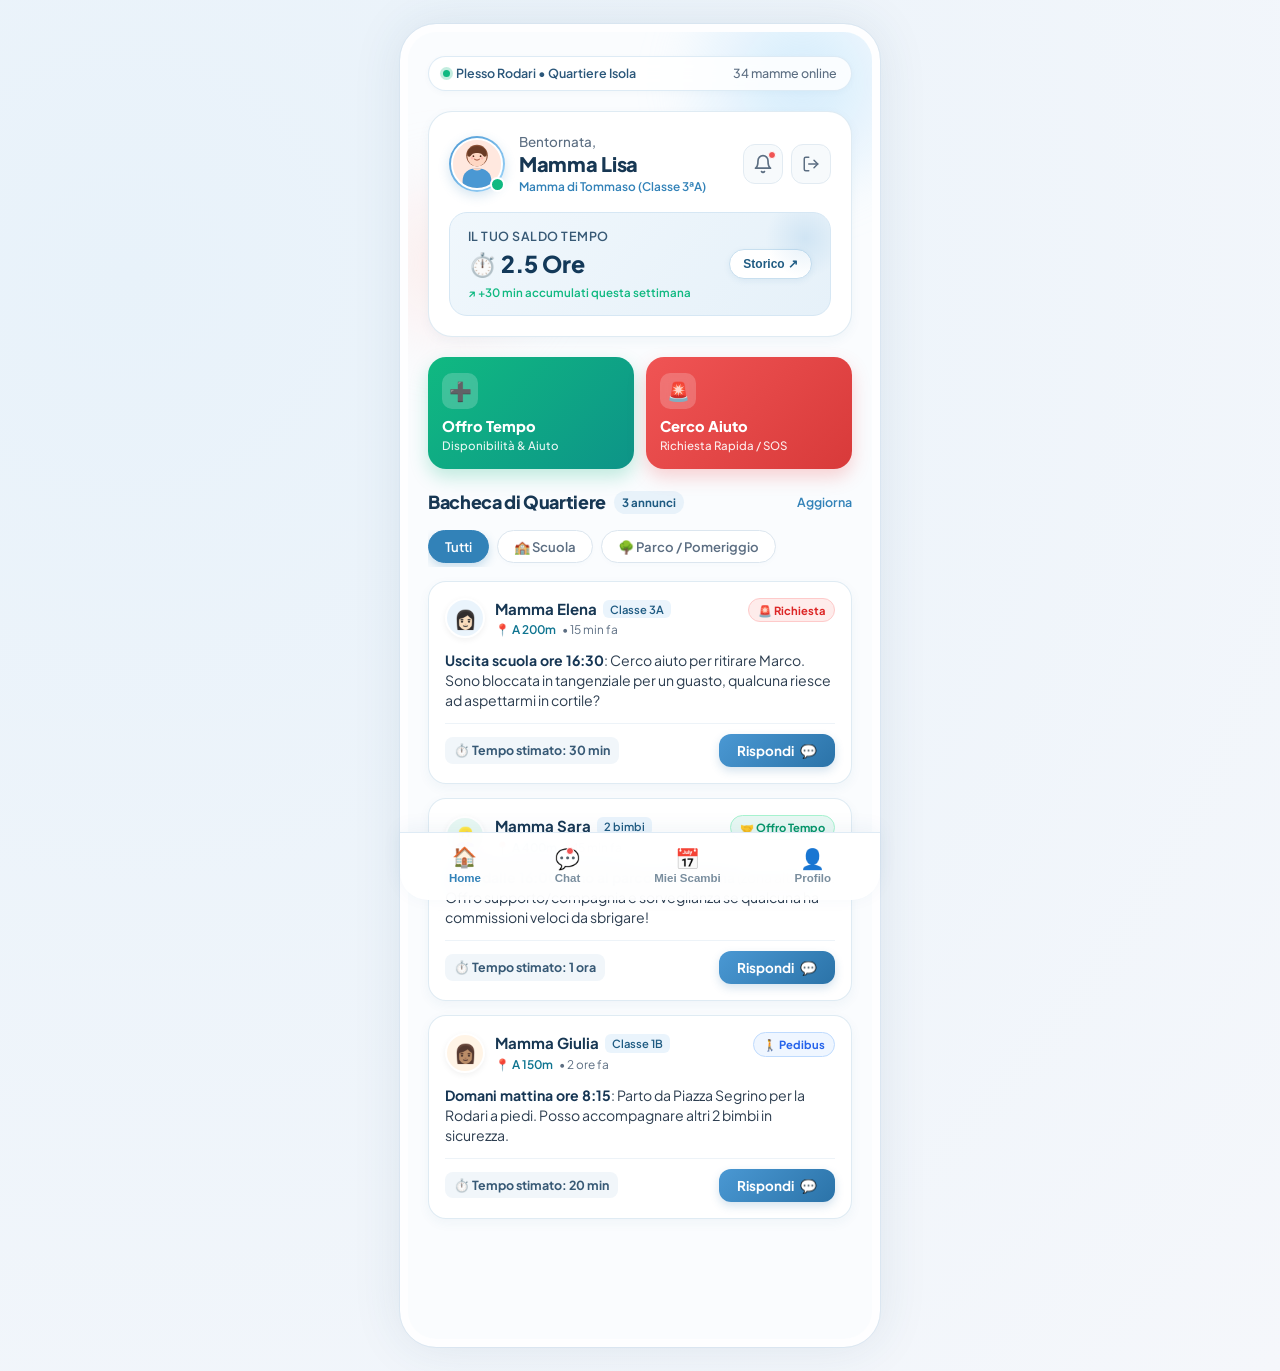
==== commit d1aba9cf: "riorganizzazione delle cartelle" ====
--- a/dashboard.html
+++ b/dashboard.html
@@ -14,965 +14,12 @@
   <link rel="preconnect" href="https://fonts.gstatic.com" crossorigin>
   <link href="https://fonts.googleapis.com/css2?family=Plus+Jakarta+Sans:wght@400;500;600;700;800&display=swap" rel="stylesheet">
 
-  <style>
-    :root {
-      /* Palette Pastello Rassicurante e Coerente */
-      --primary: #3282B8;
-      --primary-dark: #1F5B82;
-      --primary-light: #EBF4FA;
-      --primary-gradient: linear-gradient(135deg, #4A98D3 0%, #2B73A8 100%);
-      
-      --powder-blue-light: #EBF3F9;
-      --powder-blue: #7CA1BF;
-      --powder-blue-dark: #2B577A;
-
-      --emerald-green: #10B981;
-      --emerald-gradient: linear-gradient(135deg, #10B981 0%, #059669 100%);
-      --emerald-bg: #E8F8F3;
-
-      --coral-red: #F05454;
-      --coral-gradient: linear-gradient(135deg, #F05454 0%, #D83A3A 100%);
-      --coral-bg: #FEECEB;
-
-      --amber-gold: #F59E0B;
-      --amber-bg: #FEF3C7;
-
-      --bg-gradient: linear-gradient(180deg, #F2F8FC 0%, #FAFBFD 45%, #F7F5FC 100%);
-      --card-bg: rgba(255, 255, 255, 0.96);
-      --card-border: rgba(222, 234, 243, 0.95);
-      
-      --text-main: #1C2D42;
-      --text-muted: #5C6E82;
-      --text-light: #8E9FAA;
-
-      --shadow-sm: 0 4px 12px rgba(31, 91, 130, 0.05);
-      --shadow-md: 0 8px 24px rgba(31, 91, 130, 0.08);
-      --shadow-lg: 0 16px 36px rgba(31, 91, 130, 0.12);
-      
-      --radius-sm: 12px;
-      --radius-md: 18px;
-      --radius-lg: 24px;
-      --radius-full: 9999px;
-    }
-
-    * {
-      box-sizing: border-box;
-      margin: 0;
-      padding: 0;
-      -webkit-tap-highlight-color: transparent;
-    }
-
-    body {
-      font-family: 'Plus Jakarta Sans', -apple-system, BlinkMacSystemFont, "Segoe UI", Roboto, sans-serif;
-      background: var(--bg-gradient);
-      color: var(--text-main);
-      min-height: 100vh;
-      display: flex;
-      justify-content: center;
-      align-items: flex-start;
-      line-height: 1.5;
-      overflow-x: hidden;
-    }
-
-    /* Contenitore mobile-first (max-width 480px, centrato stile telefono su desktop) */
-    .app-viewport {
-      width: 100%;
-      max-width: 480px;
-      min-height: 100vh;
-      background: #FAFCFE;
-      position: relative;
-      box-shadow: 0 0 50px rgba(35, 78, 112, 0.1);
-      display: flex;
-      flex-direction: column;
-      padding-bottom: 96px; /* Spazio per bottom nav fissa */
-    }
-
-    @media (min-width: 481px) {
-      body {
-        padding: 20px 16px;
-        background: radial-gradient(circle at 10% 20%, #E8F2FA 0%, #F5F7FB 100%);
-      }
-      .app-viewport {
-        border-radius: 36px;
-        min-height: 940px;
-        margin: auto;
-        border: 8px solid rgba(255, 255, 255, 0.75);
-        outline: 1px solid rgba(210, 226, 238, 0.6);
-        overflow: hidden;
-      }
-    }
-
-    /* Sfondo morbido sfumato */
-    .bg-blobs {
-      position: absolute;
-      top: 0;
-      left: 0;
-      width: 100%;
-      height: 320px;
-      pointer-events: none;
-      overflow: hidden;
-      z-index: 0;
-    }
-
-    .blob-top {
-      position: absolute;
-      top: -60px;
-      right: -50px;
-      width: 240px;
-      height: 240px;
-      border-radius: 50%;
-      background: radial-gradient(circle, rgba(160, 214, 250, 0.4) 0%, rgba(205, 235, 255, 0.05) 70%);
-      filter: blur(20px);
-    }
-
-    .blob-left {
-      position: absolute;
-      top: 100px;
-      left: -60px;
-      width: 200px;
-      height: 200px;
-      border-radius: 50%;
-      background: radial-gradient(circle, rgba(230, 245, 255, 0.6) 0%, rgba(240, 249, 255, 0.05) 70%);
-      filter: blur(22px);
-    }
-
-    /* Struttura contenuto */
-    .dashboard-content {
-      position: relative;
-      z-index: 1;
-      padding: 24px 20px;
-      display: flex;
-      flex-direction: column;
-      gap: 20px;
-    }
-
-    /* Barra superiore quartierale */
-    .location-strip {
-      display: flex;
-      align-items: center;
-      justify-content: space-between;
-      font-size: 0.78rem;
-      font-weight: 600;
-      color: var(--powder-blue-dark);
-      background: rgba(255, 255, 255, 0.85);
-      backdrop-filter: blur(8px);
-      padding: 7px 14px;
-      border-radius: var(--radius-full);
-      border: 1px solid rgba(200, 222, 238, 0.6);
-      box-shadow: 0 2px 6px rgba(31, 91, 130, 0.03);
-    }
-
-    .location-badge {
-      display: flex;
-      align-items: center;
-      gap: 6px;
-    }
-
-    .live-dot {
-      width: 7px;
-      height: 7px;
-      border-radius: 50%;
-      background: var(--emerald-green);
-      box-shadow: 0 0 0 3px rgba(16, 185, 129, 0.25);
-    }
-
-    .school-name {
-      color: var(--text-muted);
-      font-weight: 500;
-    }
-
-    /* 1. Header Utente con Saldo Tempo */
-    .user-header-card {
-      background: #FFFFFF;
-      border-radius: var(--radius-lg);
-      border: 1.5px solid var(--card-border);
-      padding: 20px;
-      box-shadow: var(--shadow-sm);
-      display: flex;
-      flex-direction: column;
-      gap: 16px;
-    }
-
-    .profile-row {
-      display: flex;
-      align-items: center;
-      justify-content: space-between;
-    }
-
-    .profile-info {
-      display: flex;
-      align-items: center;
-      gap: 14px;
-    }
-
-    /* Foto Profilo Mamma */
-    .avatar-wrapper {
-      position: relative;
-      width: 56px;
-      height: 56px;
-      border-radius: 50%;
-      padding: 2px;
-      background: linear-gradient(135deg, #4A98D3, #A0D6FA);
-      box-shadow: 0 4px 12px rgba(50, 130, 184, 0.2);
-    }
-
-    .avatar-img {
-      width: 100%;
-      height: 100%;
-      border-radius: 50%;
-      background: #FFF0E6;
-      display: flex;
-      align-items: center;
-      justify-content: center;
-      overflow: hidden;
-      border: 2px solid #FFFFFF;
-    }
-
-    .avatar-img svg {
-      width: 100%;
-      height: 100%;
-    }
-
-    .status-badge {
-      position: absolute;
-      bottom: 0px;
-      right: 0px;
-      width: 15px;
-      height: 15px;
-      border-radius: 50%;
-      background: var(--emerald-green);
-      border: 2.5px solid #FFFFFF;
-    }
-
-    .user-greeting {
-      font-size: 0.84rem;
-      color: var(--text-muted);
-      font-weight: 500;
-    }
-
-    .user-name {
-      font-size: 1.25rem;
-      font-weight: 800;
-      color: #173753;
-      letter-spacing: -0.015em;
-      line-height: 1.2;
-    }
-
-    .user-class-tag {
-      font-size: 0.74rem;
-      color: var(--primary);
-      font-weight: 600;
-      margin-top: 2px;
-    }
-
-    .header-actions {
-      display: flex;
-      align-items: center;
-      gap: 8px;
-    }
-
-    .icon-btn {
-      width: 40px;
-      height: 40px;
-      border-radius: 12px;
-      border: 1px solid #E2EBF2;
-      background: #F7FAFC;
-      display: flex;
-      align-items: center;
-      justify-content: center;
-      cursor: pointer;
-      position: relative;
-      transition: all 0.2s ease;
-      color: var(--text-muted);
-    }
-
-    .icon-btn:hover {
-      background: #EEF4F9;
-      color: var(--primary);
-    }
-
-    .notif-badge {
-      position: absolute;
-      top: 6px;
-      right: 6px;
-      width: 8px;
-      height: 8px;
-      background: var(--coral-red);
-      border-radius: 50%;
-      border: 1.5px solid #FFFFFF;
-    }
-
-    /* Box Saldo Tempo Ben Visibile */
-    .time-balance-box {
-      background: linear-gradient(135deg, #F0F7FC 0%, #E6F1F9 100%);
-      border: 1.5px solid #D6E7F4;
-      border-radius: var(--radius-md);
-      padding: 14px 18px;
-      display: flex;
-      align-items: center;
-      justify-content: space-between;
-      position: relative;
-      overflow: hidden;
-    }
-
-    .time-balance-box::before {
-      content: "";
-      position: absolute;
-      right: -15px;
-      top: -15px;
-      width: 80px;
-      height: 80px;
-      border-radius: 50%;
-      background: radial-gradient(circle, rgba(74, 152, 211, 0.15) 0%, transparent 70%);
-      pointer-events: none;
-    }
-
-    .balance-details {
-      display: flex;
-      flex-direction: column;
-      gap: 2px;
-    }
-
-    .balance-label {
-      font-size: 0.78rem;
-      font-weight: 600;
-      color: #375975;
-      text-transform: uppercase;
-      letter-spacing: 0.04em;
-    }
-
-    .balance-amount {
-      font-size: 1.45rem;
-      font-weight: 800;
-      color: #133959;
-      display: flex;
-      align-items: center;
-      gap: 6px;
-    }
-
-    .balance-subtext {
-      font-size: 0.72rem;
-      font-weight: 600;
-      color: #10B981;
-      display: inline-flex;
-      align-items: center;
-      gap: 4px;
-    }
-
-    .balance-btn {
-      background: #FFFFFF;
-      border: 1px solid #C8DFEF;
-      color: var(--primary-dark);
-      padding: 7px 13px;
-      border-radius: var(--radius-full);
-      font-size: 0.75rem;
-      font-weight: 700;
-      cursor: pointer;
-      box-shadow: 0 2px 6px rgba(43, 115, 168, 0.08);
-      transition: all 0.2s ease;
-    }
-
-    .balance-btn:hover {
-      background: #F0F6FA;
-      border-color: #B4D3E9;
-    }
-
-    /* 2. Pulsanti Veloci d'Azione */
-    .quick-actions-grid {
-      display: grid;
-      grid-template-columns: 1fr 1fr;
-      gap: 12px;
-    }
-
-    .action-btn {
-      border: none;
-      border-radius: var(--radius-md);
-      padding: 16px 14px;
-      display: flex;
-      flex-direction: column;
-      align-items: flex-start;
-      gap: 8px;
-      cursor: pointer;
-      text-align: left;
-      font-family: inherit;
-      position: relative;
-      overflow: hidden;
-      transition: transform 0.2s cubic-bezier(0.25, 1, 0.5, 1), box-shadow 0.2s ease;
-    }
-
-    .action-btn:hover {
-      transform: translateY(-2px);
-    }
-
-    .action-btn:active {
-      transform: scale(0.98);
-    }
-
-    /* Pulsante verde/azzurro: Offro Tempo */
-    .action-btn.btn-offer {
-      background: linear-gradient(135deg, #10B981 0%, #0D9488 100%);
-      color: #FFFFFF;
-      box-shadow: 0 8px 18px rgba(16, 185, 129, 0.25);
-    }
-
-    .action-btn.btn-offer:hover {
-      box-shadow: 0 10px 22px rgba(16, 185, 129, 0.32);
-    }
-
-    /* Pulsante risalto/emergenza: SOS */
-    .action-btn.btn-sos {
-      background: linear-gradient(135deg, #F05454 0%, #D83A3A 100%);
-      color: #FFFFFF;
-      box-shadow: 0 8px 18px rgba(240, 84, 84, 0.26);
-    }
-
-    .action-btn.btn-sos:hover {
-      box-shadow: 0 10px 22px rgba(240, 84, 84, 0.34);
-    }
-
-    .action-btn-icon {
-      width: 36px;
-      height: 36px;
-      border-radius: 10px;
-      background: rgba(255, 255, 255, 0.2);
-      backdrop-filter: blur(4px);
-      display: flex;
-      align-items: center;
-      justify-content: center;
-      font-size: 1.15rem;
-    }
-
-    .action-btn-text {
-      display: flex;
-      flex-direction: column;
-      gap: 2px;
-    }
-
-    .action-btn-title {
-      font-size: 0.92rem;
-      font-weight: 800;
-      line-height: 1.25;
-    }
-
-    .action-btn-sub {
-      font-size: 0.72rem;
-      opacity: 0.9;
-      font-weight: 500;
-    }
-
-    /* 3. Sezione Bacheca Annunci di Quartiere (Feed) */
-    .feed-section {
-      display: flex;
-      flex-direction: column;
-      gap: 14px;
-    }
-
-    .feed-header {
-      display: flex;
-      align-items: center;
-      justify-content: space-between;
-    }
-
-    .feed-title-wrap {
-      display: flex;
-      align-items: center;
-      gap: 8px;
-    }
-
-    .feed-title {
-      font-size: 1.12rem;
-      font-weight: 800;
-      color: #173753;
-      letter-spacing: -0.02em;
-    }
-
-    .feed-badge {
-      font-size: 0.72rem;
-      font-weight: 700;
-      background: #E8F2FA;
-      color: var(--primary-dark);
-      padding: 3px 8px;
-      border-radius: var(--radius-full);
-    }
-
-    .feed-refresh-link {
-      font-size: 0.78rem;
-      font-weight: 600;
-      color: var(--primary);
-      text-decoration: none;
-      cursor: pointer;
-    }
-
-    /* Filtri Rapidi (Chips) */
-    .filter-pills-bar {
-      display: flex;
-      gap: 8px;
-      overflow-x: auto;
-      padding-bottom: 4px;
-      scrollbar-width: none;
-    }
-
-    .filter-pills-bar::-webkit-scrollbar {
-      display: none;
-    }
-
-    .filter-pill {
-      background: #FFFFFF;
-      border: 1px solid #DCE6EF;
-      color: var(--text-muted);
-      padding: 7px 16px;
-      border-radius: var(--radius-full);
-      font-size: 0.82rem;
-      font-weight: 600;
-      font-family: inherit;
-      white-space: nowrap;
-      cursor: pointer;
-      transition: all 0.2s ease;
-      display: flex;
-      align-items: center;
-      gap: 6px;
-      box-shadow: 0 2px 4px rgba(31, 91, 130, 0.02);
-    }
-
-    .filter-pill:hover {
-      border-color: #BBD6EA;
-      color: var(--primary-dark);
-    }
-
-    .filter-pill.active {
-      background: var(--primary);
-      color: #FFFFFF;
-      border-color: var(--primary);
-      box-shadow: 0 4px 10px rgba(50, 130, 184, 0.25);
-    }
-
-    /* Lista Tessere Feed */
-    .feed-list {
-      display: flex;
-      flex-direction: column;
-      gap: 14px;
-    }
-
-    .feed-card {
-      background: var(--card-bg);
-      border: 1.5px solid var(--card-border);
-      border-radius: var(--radius-md);
-      padding: 16px;
-      box-shadow: var(--shadow-sm);
-      display: flex;
-      flex-direction: column;
-      gap: 12px;
-      transition: all 0.25s ease;
-      position: relative;
-    }
-
-    .feed-card:hover {
-      box-shadow: var(--shadow-md);
-      border-color: #C6DDEE;
-      transform: translateY(-1px);
-    }
-
-    /* Card header con autore, distanza e tempo */
-    .card-top {
-      display: flex;
-      align-items: flex-start;
-      justify-content: space-between;
-      gap: 10px;
-    }
-
-    .author-block {
-      display: flex;
-      align-items: center;
-      gap: 10px;
-    }
-
-    .author-avatar {
-      width: 40px;
-      height: 40px;
-      border-radius: 50%;
-      background: #F0F4F8;
-      display: flex;
-      align-items: center;
-      justify-content: center;
-      font-size: 1.15rem;
-      border: 2px solid #FFFFFF;
-      box-shadow: 0 2px 6px rgba(0,0,0,0.06);
-    }
-
-    .author-meta {
-      display: flex;
-      flex-direction: column;
-      gap: 1px;
-    }
-
-    .author-name-row {
-      display: flex;
-      align-items: center;
-      gap: 6px;
-    }
-
-    .author-name {
-      font-size: 0.94rem;
-      font-weight: 700;
-      color: #173753;
-    }
-
-    .class-badge {
-      font-size: 0.7rem;
-      font-weight: 600;
-      background: #EAF4FC;
-      color: var(--primary-dark);
-      padding: 1px 7px;
-      border-radius: 6px;
-    }
-
-    .author-sub {
-      font-size: 0.74rem;
-      color: var(--text-muted);
-      display: flex;
-      align-items: center;
-      gap: 6px;
-    }
-
-    .distance-tag {
-      color: #0E7490;
-      font-weight: 600;
-      display: inline-flex;
-      align-items: center;
-      gap: 2px;
-    }
-
-    /* Badge tipologia annuncio */
-    .type-pill {
-      font-size: 0.7rem;
-      font-weight: 700;
-      padding: 3px 9px;
-      border-radius: var(--radius-full);
-      white-space: nowrap;
-    }
-
-    .type-pill.urgent {
-      background: #FEECEB;
-      color: #DC2626;
-      border: 1px solid #FECACA;
-    }
-
-    .type-pill.support {
-      background: #E8F8F3;
-      color: #059669;
-      border: 1px solid #A7F3D0;
-    }
-
-    .type-pill.school {
-      background: #EFF6FF;
-      color: #2563EB;
-      border: 1px solid #BFDBFE;
-    }
-
-    /* Contenuto annuncio */
-    .card-message {
-      font-size: 0.88rem;
-      color: #2D3E50;
-      line-height: 1.42;
-    }
-
-    .card-highlight {
-      font-weight: 700;
-      color: #163654;
-    }
-
-    /* Card Footer: tempo stimato e pulsante rispondi */
-    .card-footer {
-      display: flex;
-      align-items: center;
-      justify-content: space-between;
-      padding-top: 10px;
-      border-top: 1px solid #EDF3F8;
-    }
-
-    .time-estimate {
-      font-size: 0.78rem;
-      font-weight: 700;
-      color: #375975;
-      display: inline-flex;
-      align-items: center;
-      gap: 5px;
-      background: #F1F6FA;
-      padding: 4px 9px;
-      border-radius: 8px;
-    }
-
-    .btn-reply {
-      background: var(--primary-gradient);
-      color: #FFFFFF;
-      font-size: 0.84rem;
-      font-weight: 700;
-      font-family: inherit;
-      padding: 8px 18px;
-      border-radius: var(--radius-sm);
-      border: none;
-      cursor: pointer;
-      display: inline-flex;
-      align-items: center;
-      gap: 6px;
-      box-shadow: 0 4px 10px rgba(43, 115, 168, 0.2);
-      transition: all 0.2s ease;
-    }
-
-    .btn-reply:hover {
-      box-shadow: 0 6px 14px rgba(43, 115, 168, 0.3);
-      transform: translateY(-1px);
-    }
-
-    .btn-reply:active {
-      transform: scale(0.97);
-    }
-
-    /* 4. Barra di Navigazione in Basso (Bottom Nav Bar) */
-    .bottom-nav {
-      position: fixed;
-      bottom: 0;
-      left: 50%;
-      transform: translateX(-50%);
-      width: 100%;
-      max-width: 480px;
-      background: rgba(255, 255, 255, 0.94);
-      backdrop-filter: blur(16px);
-      -webkit-backdrop-filter: blur(16px);
-      border-top: 1px solid rgba(220, 233, 244, 0.9);
-      display: flex;
-      justify-content: space-around;
-      align-items: center;
-      padding: 10px 12px;
-      padding-bottom: calc(10px + env(safe-area-inset-bottom, 0px));
-      z-index: 50;
-      box-shadow: 0 -4px 20px rgba(31, 91, 130, 0.06);
-    }
-
-    @media (min-width: 481px) {
-      .bottom-nav {
-        border-radius: 0 0 28px 28px;
-      }
-    }
-
-    .nav-item {
-      display: flex;
-      flex-direction: column;
-      align-items: center;
-      gap: 3px;
-      color: #7A8E9E;
-      text-decoration: none;
-      font-size: 0.72rem;
-      font-weight: 600;
-      background: transparent;
-      border: none;
-      cursor: pointer;
-      padding: 6px 12px;
-      border-radius: var(--radius-sm);
-      position: relative;
-      transition: all 0.2s ease;
-    }
-
-    .nav-item.active {
-      color: var(--primary);
-      font-weight: 700;
-    }
-
-    .nav-icon {
-      font-size: 1.25rem;
-      line-height: 1;
-      transition: transform 0.2s;
-    }
-
-    .nav-item.active .nav-icon {
-      transform: translateY(-2px);
-    }
-
-    .nav-item:hover {
-      color: var(--primary);
-    }
-
-    .nav-badge-dot {
-      position: absolute;
-      top: 4px;
-      right: 18px;
-      width: 8px;
-      height: 8px;
-      background: var(--coral-red);
-      border-radius: 50%;
-      border: 1.5px solid #FFFFFF;
-    }
-
-    /* Modale Risposta Rapida */
-    .modal-overlay {
-      position: fixed;
-      inset: 0;
-      background: rgba(18, 42, 66, 0.45);
-      backdrop-filter: blur(4px);
-      z-index: 100;
-      display: flex;
-      align-items: flex-end;
-      justify-content: center;
-      opacity: 0;
-      pointer-events: none;
-      transition: opacity 0.3s ease;
-    }
-
-    .modal-overlay.active {
-      opacity: 1;
-      pointer-events: auto;
-    }
-
-    .modal-sheet {
-      width: 100%;
-      max-width: 480px;
-      background: #FFFFFF;
-      border-radius: 28px 28px 0 0;
-      padding: 24px 22px 34px 22px;
-      box-shadow: 0 -10px 40px rgba(0, 0, 0, 0.15);
-      transform: translateY(100%);
-      transition: transform 0.35s cubic-bezier(0.16, 1, 0.3, 1);
-      max-height: 85vh;
-      overflow-y: auto;
-    }
-
-    .modal-overlay.active .modal-sheet {
-      transform: translateY(0);
-    }
-
-    .modal-indicator {
-      width: 40px;
-      height: 4px;
-      background: #D5E1EB;
-      border-radius: var(--radius-full);
-      margin: 0 auto 16px auto;
-    }
-
-    .modal-header {
-      display: flex;
-      justify-content: space-between;
-      align-items: center;
-      margin-bottom: 14px;
-    }
-
-    .modal-title {
-      font-size: 1.15rem;
-      font-weight: 700;
-      color: var(--text-main);
-    }
-
-    .modal-close {
-      width: 32px;
-      height: 32px;
-      border-radius: 50%;
-      background: #F0F4F8;
-      border: none;
-      display: flex;
-      align-items: center;
-      justify-content: center;
-      cursor: pointer;
-      color: var(--text-muted);
-    }
-
-    /* Template messaggi rapidi */
-    .quick-replies-group {
-      display: flex;
-      flex-direction: column;
-      gap: 6px;
-      margin: 14px 0;
-    }
-
-    .quick-reply-label {
-      font-size: 0.76rem;
-      font-weight: 600;
-      color: var(--text-muted);
-    }
-
-    .quick-pill-btn {
-      background: #F1F6FB;
-      border: 1px solid #D6E4F0;
-      border-radius: 10px;
-      padding: 8px 12px;
-      font-size: 0.82rem;
-      color: var(--text-main);
-      text-align: left;
-      cursor: pointer;
-      font-family: inherit;
-      transition: background 0.15s;
-    }
-
-    .quick-pill-btn:hover {
-      background: #E4EFF8;
-      border-color: #B9D5EB;
-    }
-
-    .reply-textarea {
-      width: 100%;
-      height: 90px;
-      border: 1.5px solid #D6E3ED;
-      border-radius: var(--radius-sm);
-      padding: 12px;
-      font-size: 0.88rem;
-      font-family: inherit;
-      color: var(--text-main);
-      resize: none;
-      outline: none;
-    }
-
-    .reply-textarea:focus {
-      border-color: var(--primary);
-      box-shadow: 0 0 0 3px rgba(50, 130, 184, 0.15);
-    }
-
-    .btn-modal-send {
-      width: 100%;
-      height: 48px;
-      background: var(--primary-gradient);
-      color: #FFFFFF;
-      font-size: 0.95rem;
-      font-weight: 700;
-      border: none;
-      border-radius: var(--radius-sm);
-      cursor: pointer;
-      margin-top: 14px;
-      display: flex;
-      align-items: center;
-      justify-content: center;
-      gap: 8px;
-      box-shadow: 0 6px 16px rgba(43, 115, 168, 0.25);
-    }
-
-    /* Toast Notification */
-    .toast-box {
-      position: fixed;
-      bottom: 84px;
-      left: 50%;
-      transform: translateX(-50%) translateY(50px);
-      background: #1B3855;
-      color: #FFFFFF;
-      padding: 12px 20px;
-      border-radius: var(--radius-full);
-      font-size: 0.86rem;
-      font-weight: 600;
-      display: flex;
-      align-items: center;
-      gap: 8px;
-      box-shadow: var(--shadow-lg);
-      z-index: 200;
-      opacity: 0;
-      pointer-events: none;
-      transition: all 0.3s cubic-bezier(0.175, 0.885, 0.32, 1.275);
-    }
-
-    .toast-box.show {
-      transform: translateX(-50%) translateY(0);
-      opacity: 1;
-    }
-  </style>
+  <!-- Foglio di Stile Esterno -->
+  <link rel="stylesheet" href="css/style.css">
 </head>
 <body>
 
-  <main class="app-viewport">
+  <main class="app-viewport has-bottom-nav">
     <!-- Decorazioni sfumate di sfondo -->
     <div class="bg-blobs" aria-hidden="true">
       <div class="blob-top"></div>
@@ -1343,133 +390,7 @@
     <span id="toastMsg">Operazione completata</span>
   </div>
 
-  <script>
-    // Gestione Toast Notifiche
-    const toastBox = document.getElementById('toastBox');
-    const toastMsg = document.getElementById('toastMsg');
-    const toastIcon = document.getElementById('toastIcon');
-
-    window.showToast = function(msg, icon = '🌸') {
-      toastMsg.textContent = msg;
-      toastIcon.textContent = icon;
-      toastBox.classList.add('show');
-      setTimeout(() => {
-        toastBox.classList.remove('show');
-      }, 3200);
-    };
-
-    // Filtri Rapidi: Tutti, Scuola, Parco
-    const filterPills = document.querySelectorAll('.filter-pill');
-    const feedCards = document.querySelectorAll('.feed-card');
-    const cardCounter = document.getElementById('cardCounter');
-
-    filterPills.forEach(pill => {
-      pill.addEventListener('click', () => {
-        filterPills.forEach(p => p.classList.remove('active'));
-        pill.classList.add('active');
-
-        const filterVal = pill.getAttribute('data-filter');
-        let visibleCount = 0;
-
-        feedCards.forEach(card => {
-          const category = card.getAttribute('data-category');
-          if (filterVal === 'all' || category === filterVal) {
-            card.style.display = 'flex';
-            visibleCount++;
-          } else {
-            card.style.display = 'none';
-          }
-        });
-
-        cardCounter.textContent = `${visibleCount} annunc${visibleCount === 1 ? 'io' : 'i'}`;
-      });
-    });
-
-    // Modale Risposta Rapida
-    const replyModal = document.getElementById('replyModal');
-    const replyModalTitle = document.getElementById('replyModalTitle');
-    const replyModalDesc = document.getElementById('replyModalDesc');
-    const replyText = document.getElementById('replyText');
-    let currentTargetMom = '';
-
-    window.openReplyModal = function(momName, topic, timeEstimate) {
-      currentTargetMom = momName;
-      replyModalTitle.textContent = `Rispondi a ${momName}`;
-      replyModalDesc.textContent = `Annuncio: "${topic}" • Tempo stimato: ${timeEstimate}`;
-      replyText.value = `Ciao ${momName.split(' ')[1] || momName}! Ti do una mano volentieri io per ${topic}.`;
-      replyModal.classList.add('active');
-      document.body.style.overflow = 'hidden';
-    };
-
-    window.closeReplyModal = function() {
-      replyModal.classList.remove('active');
-      document.body.style.overflow = '';
-    };
-
-    window.setQuickReply = function(text) {
-      replyText.value = text;
-      replyText.focus();
-    };
-
-    window.sendReply = function() {
-      const message = replyText.value.trim();
-      if (!message) {
-        window.showToast('Inserisci un messaggio prima di inviare.', '⚠️');
-        return;
-      }
-      window.closeReplyModal();
-      window.showToast(`Messaggio inviato a ${currentTargetMom}! Chat aperta.`, '💬');
-    };
-
-    replyModal.addEventListener('click', (e) => {
-      if (e.target === replyModal) window.closeReplyModal();
-    });
-
-    // Modale Creazione Annuncio
-    const createModal = document.getElementById('createModal');
-    const createModalTitle = document.getElementById('createModalTitle');
-    const newAnnounceText = document.getElementById('newAnnounceText');
-
-    window.openCreateModal = function(type) {
-      if (type === 'sos') {
-        createModalTitle.textContent = '🚨 Richiedi Aiuto Rapido (SOS)';
-        document.getElementById('newAnnounceCategory').value = 'emergenza';
-        newAnnounceText.placeholder = 'es. Sono bloccata al lavoro per 30 minuti, chi può ritirare mio figlio Tommaso?';
-      } else {
-        createModalTitle.textContent = '➕ Offri Tempo e Disponibilità';
-        document.getElementById('newAnnounceCategory').value = 'parco';
-        newAnnounceText.placeholder = 'es. Oggi sono al parco giochi dalle 16:30, posso guardare anche altri bimbi!';
-      }
-      createModal.classList.add('active');
-      document.body.style.overflow = 'hidden';
-    };
-
-    window.closeCreateModal = function() {
-      createModal.classList.remove('active');
-      document.body.style.overflow = '';
-    };
-
-    createModal.addEventListener('click', (e) => {
-      if (e.target === createModal) window.closeCreateModal();
-    });
-
-    window.publishNewAnnouncement = function() {
-      const text = newAnnounceText.value.trim();
-      if (!text) {
-        window.showToast('Inserisci una breve descrizione del tuo annuncio.', '⚠️');
-        return;
-      }
-      window.closeCreateModal();
-      newAnnounceText.value = '';
-      window.showToast('Annuncio pubblicato con successo nella bacheca di quartiere!', '🎉');
-    };
-
-    // Navigazione Bottom Tab
-    window.switchTab = function(btn, title) {
-      document.querySelectorAll('.nav-item').forEach(el => el.classList.remove('active'));
-      btn.classList.add('active');
-      window.showToast(`Sezione: ${title}`, '📌');
-    };
-  </script>
+  <!-- Script Applicativo Esterno -->
+  <script src="js/script.js"></script>
 </body>
 </html>
--- a/css/style.css
+++ b/css/style.css
@@ -0,0 +1,1420 @@
+/* ==========================================================================
+   SkillSwap Mamme - Design System & Global Stylesheet
+   Mobile-First • Stile Pulito • Palette Rassicurante Pastello & Azzurro Polvere
+   ========================================================================== */
+
+:root {
+  /* Palette Pastello Rassicurante e Coerente */
+  --primary: #3282B8;
+  --primary-dark: #1F5B82;
+  --primary-light: #EBF4FA;
+  --primary-gradient: linear-gradient(135deg, #4A98D3 0%, #2B73A8 100%);
+  
+  --powder-blue-light: #EBF3F9;
+  --powder-blue: #7CA1BF;
+  --powder-blue-dark: #2B577A;
+
+  --pastel-blue-bg: #EAF4FC;
+  --pastel-blue-icon: #2F80ED;
+  
+  --pastel-teal-bg: #E8F8F5;
+  --pastel-teal-icon: #10B981;
+  
+  --pastel-rose-bg: #FEECEB;
+  --pastel-rose-icon: #F05454;
+
+  --accent-lilac: #F3EEFF;
+  --accent-lilac-text: #7C3AED;
+
+  --emerald-green: #10B981;
+  --emerald-gradient: linear-gradient(135deg, #10B981 0%, #059669 100%);
+  --emerald-bg: #E8F8F3;
+
+  --coral-red: #F05454;
+  --coral-gradient: linear-gradient(135deg, #F05454 0%, #D83A3A 100%);
+  --coral-bg: #FEECEB;
+
+  --amber-gold: #F59E0B;
+  --amber-bg: #FEF3C7;
+
+  --bg-gradient: linear-gradient(180deg, #F2F8FC 0%, #FAFBFD 45%, #F7F5FC 100%);
+  --card-bg: rgba(255, 255, 255, 0.96);
+  --card-border: rgba(222, 234, 243, 0.95);
+  
+  --text-main: #1C2D42;
+  --text-muted: #5C6E82;
+  --text-light: #8E9FAA;
+
+  --shadow-sm: 0 4px 12px rgba(31, 91, 130, 0.05);
+  --shadow-md: 0 8px 24px rgba(31, 91, 130, 0.08);
+  --shadow-lg: 0 16px 36px rgba(31, 91, 130, 0.12);
+  
+  --radius-sm: 12px;
+  --radius-md: 18px;
+  --radius-lg: 24px;
+  --radius-full: 9999px;
+}
+
+/* ==========================================================================
+   Reset & Base Typography
+   ========================================================================== */
+
+* {
+  box-sizing: border-box;
+  margin: 0;
+  padding: 0;
+  -webkit-tap-highlight-color: transparent;
+}
+
+body {
+  font-family: 'Plus Jakarta Sans', -apple-system, BlinkMacSystemFont, "Segoe UI", Roboto, sans-serif;
+  background: var(--bg-gradient);
+  color: var(--text-main);
+  min-height: 100vh;
+  display: flex;
+  justify-content: center;
+  align-items: flex-start;
+  padding: 0;
+  line-height: 1.5;
+  overflow-x: hidden;
+}
+
+/* Contenitore Viewport Mobile-First */
+.app-viewport {
+  width: 100%;
+  max-width: 480px;
+  min-height: 100vh;
+  background: #FFFFFF;
+  position: relative;
+  box-shadow: 0 0 50px rgba(35, 78, 112, 0.1);
+  display: flex;
+  flex-direction: column;
+}
+
+/* Padding inferiore speciale per dashboard quando c'è la bottom nav */
+.app-viewport.has-bottom-nav {
+  background: #FAFCFE;
+  padding-bottom: 96px;
+}
+
+@media (min-width: 481px) {
+  body {
+    padding: 24px 16px;
+    background: radial-gradient(circle at 10% 20%, #E8F2FA 0%, #F5F7FB 100%);
+  }
+  .app-viewport {
+    border-radius: 36px;
+    min-height: 920px;
+    margin: auto;
+    border: 8px solid rgba(255, 255, 255, 0.75);
+    outline: 1px solid rgba(210, 226, 238, 0.6);
+    overflow: hidden;
+  }
+}
+
+/* ==========================================================================
+   Sfondi con Decorazioni a Bolle Morbide (Blobs)
+   ========================================================================== */
+
+.background-decorations,
+.bg-blobs {
+  position: absolute;
+  top: 0;
+  left: 0;
+  width: 100%;
+  height: 380px;
+  pointer-events: none;
+  overflow: hidden;
+  z-index: 0;
+}
+
+.blob-1,
+.blob-top {
+  position: absolute;
+  top: -80px;
+  right: -60px;
+  width: 260px;
+  height: 260px;
+  border-radius: 50%;
+  background: radial-gradient(circle, rgba(160, 214, 250, 0.45) 0%, rgba(205, 235, 255, 0.05) 70%);
+  filter: blur(20px);
+}
+
+.blob-2,
+.blob-left {
+  position: absolute;
+  top: 120px;
+  left: -70px;
+  width: 220px;
+  height: 220px;
+  border-radius: 50%;
+  background: radial-gradient(circle, rgba(255, 219, 216, 0.5) 0%, rgba(255, 240, 238, 0.05) 70%);
+  filter: blur(25px);
+}
+
+.blob-3 {
+  position: absolute;
+  bottom: 0;
+  right: 20px;
+  width: 160px;
+  height: 160px;
+  border-radius: 50%;
+  background: radial-gradient(circle, rgba(215, 245, 235, 0.45) 0%, rgba(235, 250, 245, 0.05) 70%);
+  filter: blur(20px);
+}
+
+/* ==========================================================================
+   PAGINA INDEX: Hero Header, Feature Cards & Login
+   ========================================================================== */
+
+.content-container {
+  position: relative;
+  z-index: 1;
+  padding: 32px 24px 40px 24px;
+  display: flex;
+  flex-direction: column;
+  gap: 26px;
+}
+
+/* Badge di Fiducia */
+.trust-badge-wrapper {
+  display: flex;
+  justify-content: center;
+  margin-bottom: 2px;
+}
+
+.trust-badge {
+  display: inline-flex;
+  align-items: center;
+  gap: 6px;
+  padding: 6px 14px;
+  background: rgba(255, 255, 255, 0.85);
+  backdrop-filter: blur(8px);
+  border: 1px solid rgba(190, 220, 240, 0.6);
+  border-radius: var(--radius-full);
+  font-size: 0.76rem;
+  font-weight: 600;
+  color: var(--primary-dark);
+  box-shadow: 0 2px 8px rgba(31, 91, 130, 0.04);
+}
+
+.trust-badge-dot {
+  width: 7px;
+  height: 7px;
+  border-radius: 50%;
+  background: #10B981;
+  box-shadow: 0 0 0 3px rgba(16, 185, 129, 0.2);
+}
+
+/* Header e Logo */
+.hero-header {
+  text-align: center;
+  display: flex;
+  flex-direction: column;
+  align-items: center;
+  gap: 12px;
+}
+
+.logo-container {
+  width: 76px;
+  height: 76px;
+  border-radius: 24px;
+  background: var(--primary-gradient);
+  display: flex;
+  align-items: center;
+  justify-content: center;
+  box-shadow: 0 12px 28px rgba(43, 115, 168, 0.28);
+  position: relative;
+  transition: transform 0.3s cubic-bezier(0.34, 1.56, 0.64, 1);
+}
+
+.logo-container:active {
+  transform: scale(0.95);
+}
+
+.logo-container svg {
+  width: 44px;
+  height: 44px;
+  filter: drop-shadow(0 2px 4px rgba(0, 0, 0, 0.1));
+}
+
+.app-title {
+  font-size: 1.85rem;
+  font-weight: 800;
+  letter-spacing: -0.025em;
+  color: #163654;
+  line-height: 1.15;
+}
+
+.app-title span {
+  background: linear-gradient(135deg, #2B73A8 0%, #154D76 100%);
+  -webkit-background-clip: text;
+  -webkit-text-fill-color: transparent;
+}
+
+.app-subtitle {
+  font-size: 0.95rem;
+  font-weight: 500;
+  color: var(--text-muted);
+  max-width: 310px;
+  line-height: 1.45;
+}
+
+/* Schede/Card Illustrative */
+.cards-section {
+  display: flex;
+  flex-direction: column;
+  gap: 12px;
+}
+
+.feature-card {
+  background: var(--card-bg);
+  border: 1px solid var(--card-border);
+  border-radius: var(--radius-md);
+  padding: 16px 18px;
+  display: flex;
+  align-items: center;
+  gap: 16px;
+  transition: all 0.25s ease;
+  box-shadow: var(--shadow-sm);
+  position: relative;
+  overflow: hidden;
+}
+
+.feature-card:hover {
+  transform: translateY(-2px);
+  box-shadow: var(--shadow-md);
+  border-color: rgba(180, 210, 235, 0.8);
+}
+
+.card-icon-box {
+  width: 50px;
+  height: 50px;
+  min-width: 50px;
+  border-radius: 16px;
+  display: flex;
+  align-items: center;
+  justify-content: center;
+  font-size: 1.55rem;
+  position: relative;
+}
+
+.feature-card.school .card-icon-box {
+  background: var(--pastel-blue-bg);
+  border: 1px solid rgba(47, 128, 237, 0.15);
+}
+
+.feature-card.time-swap .card-icon-box {
+  background: var(--pastel-teal-bg);
+  border: 1px solid rgba(16, 185, 129, 0.15);
+}
+
+.feature-card.emergency .card-icon-box {
+  background: var(--pastel-rose-bg);
+  border: 1px solid rgba(240, 84, 84, 0.15);
+}
+
+.card-body {
+  flex: 1;
+  display: flex;
+  flex-direction: column;
+  gap: 3px;
+}
+
+.card-title {
+  font-size: 0.97rem;
+  font-weight: 700;
+  color: var(--text-main);
+  display: flex;
+  align-items: center;
+  gap: 6px;
+}
+
+.card-desc {
+  font-size: 0.81rem;
+  color: var(--text-muted);
+  line-height: 1.35;
+}
+
+.card-tag {
+  font-size: 0.68rem;
+  font-weight: 700;
+  padding: 2px 7px;
+  border-radius: 6px;
+  align-self: flex-start;
+  margin-top: 4px;
+}
+
+.feature-card.school .card-tag {
+  background: #E1EFFE;
+  color: #1E429F;
+}
+
+.feature-card.time-swap .card-tag {
+  background: #DEF7EC;
+  color: #03543F;
+}
+
+.feature-card.emergency .card-tag {
+  background: #FDE8E8;
+  color: #9B1C1C;
+}
+
+/* Card di Accesso */
+.auth-card {
+  background: #FFFFFF;
+  border: 1.5px solid rgba(215, 230, 242, 0.9);
+  border-radius: var(--radius-lg);
+  padding: 24px 20px;
+  box-shadow: var(--shadow-md);
+  position: relative;
+}
+
+.auth-header {
+  margin-bottom: 20px;
+  text-align: center;
+}
+
+.auth-title {
+  font-size: 1.15rem;
+  font-weight: 700;
+  color: #1E3A56;
+}
+
+.auth-desc {
+  font-size: 0.82rem;
+  color: var(--text-muted);
+  margin-top: 2px;
+}
+
+.login-form {
+  display: flex;
+  flex-direction: column;
+  gap: 16px;
+}
+
+.form-group {
+  display: flex;
+  flex-direction: column;
+  gap: 6px;
+}
+
+.form-label {
+  font-size: 0.82rem;
+  font-weight: 600;
+  color: var(--text-main);
+  display: flex;
+  justify-content: space-between;
+  align-items: center;
+}
+
+.label-hint {
+  font-size: 0.72rem;
+  font-weight: 500;
+  color: var(--primary);
+  text-decoration: none;
+  cursor: pointer;
+}
+
+.input-wrapper {
+  position: relative;
+  display: flex;
+  align-items: center;
+}
+
+.input-icon {
+  position: absolute;
+  left: 14px;
+  width: 20px;
+  height: 20px;
+  color: #8C9EA9;
+  pointer-events: none;
+  transition: color 0.2s ease;
+}
+
+.form-input {
+  width: 100%;
+  height: 50px;
+  padding: 0 16px 0 44px;
+  border: 1.5px solid #D9E4EC;
+  border-radius: var(--radius-sm);
+  font-size: 0.92rem;
+  font-family: inherit;
+  color: var(--text-main);
+  background: #FAFBFD;
+  transition: all 0.2s ease;
+}
+
+.form-input::placeholder {
+  color: #A3B3C2;
+  font-weight: 400;
+}
+
+.form-input:focus {
+  outline: none;
+  border-color: var(--primary);
+  background: #FFFFFF;
+  box-shadow: 0 0 0 4px rgba(50, 130, 184, 0.14);
+}
+
+.form-input:focus + .input-icon,
+.form-input:focus ~ .input-icon {
+  color: var(--primary);
+}
+
+/* Pulsante Submit */
+.btn-submit {
+  margin-top: 6px;
+  height: 52px;
+  background: var(--primary-gradient);
+  color: #FFFFFF;
+  font-size: 1rem;
+  font-weight: 700;
+  font-family: inherit;
+  border: none;
+  border-radius: var(--radius-sm);
+  cursor: pointer;
+  display: flex;
+  align-items: center;
+  justify-content: center;
+  gap: 10px;
+  box-shadow: 0 8px 20px rgba(43, 115, 168, 0.28);
+  transition: all 0.25s cubic-bezier(0.25, 1, 0.5, 1);
+  position: relative;
+  overflow: hidden;
+}
+
+.btn-submit:hover {
+  box-shadow: 0 10px 24px rgba(43, 115, 168, 0.36);
+  transform: translateY(-1px);
+}
+
+.btn-submit:active {
+  transform: translateY(1px) scale(0.99);
+  box-shadow: 0 4px 12px rgba(43, 115, 168, 0.25);
+}
+
+.btn-arrow-icon {
+  width: 18px;
+  height: 18px;
+  transition: transform 0.2s ease;
+}
+
+.btn-submit:hover .btn-arrow-icon {
+  transform: translateX(4px);
+}
+
+.register-link-container {
+  text-align: center;
+  margin-top: 4px;
+}
+
+.register-school-link {
+  display: inline-flex;
+  align-items: center;
+  gap: 5px;
+  font-size: 0.85rem;
+  font-weight: 600;
+  color: var(--primary-dark);
+  text-decoration: none;
+  padding: 8px 12px;
+  border-radius: var(--radius-full);
+  transition: all 0.2s ease;
+  background: transparent;
+  border: 1px solid transparent;
+  cursor: pointer;
+}
+
+.register-school-link:hover {
+  background: var(--pastel-blue-bg);
+  border-color: rgba(74, 152, 211, 0.3);
+  color: #0E4870;
+}
+
+.app-footer {
+  text-align: center;
+  font-size: 0.74rem;
+  color: var(--text-light);
+  margin-top: -6px;
+  display: flex;
+  flex-direction: column;
+  gap: 4px;
+}
+
+.footer-links {
+  display: flex;
+  justify-content: center;
+  gap: 12px;
+}
+
+.footer-links a {
+  color: var(--text-muted);
+  text-decoration: none;
+}
+
+.footer-links a:hover {
+  text-decoration: underline;
+}
+
+/* ==========================================================================
+   PAGINA DASHBOARD: Header, Saldo, Quick Actions, Feed & Bottom Nav
+   ========================================================================== */
+
+.dashboard-content {
+  position: relative;
+  z-index: 1;
+  padding: 24px 20px;
+  display: flex;
+  flex-direction: column;
+  gap: 20px;
+}
+
+.location-strip {
+  display: flex;
+  align-items: center;
+  justify-content: space-between;
+  font-size: 0.78rem;
+  font-weight: 600;
+  color: var(--powder-blue-dark);
+  background: rgba(255, 255, 255, 0.85);
+  backdrop-filter: blur(8px);
+  padding: 7px 14px;
+  border-radius: var(--radius-full);
+  border: 1px solid rgba(200, 222, 238, 0.6);
+  box-shadow: 0 2px 6px rgba(31, 91, 130, 0.03);
+}
+
+.location-badge {
+  display: flex;
+  align-items: center;
+  gap: 6px;
+}
+
+.live-dot {
+  width: 7px;
+  height: 7px;
+  border-radius: 50%;
+  background: var(--emerald-green);
+  box-shadow: 0 0 0 3px rgba(16, 185, 129, 0.25);
+}
+
+.school-name {
+  color: var(--text-muted);
+  font-weight: 500;
+}
+
+/* Header Utente Dashboard */
+.user-header-card {
+  background: #FFFFFF;
+  border-radius: var(--radius-lg);
+  border: 1.5px solid var(--card-border);
+  padding: 20px;
+  box-shadow: var(--shadow-sm);
+  display: flex;
+  flex-direction: column;
+  gap: 16px;
+}
+
+.profile-row {
+  display: flex;
+  align-items: center;
+  justify-content: space-between;
+}
+
+.profile-info {
+  display: flex;
+  align-items: center;
+  gap: 14px;
+}
+
+.avatar-wrapper {
+  position: relative;
+  width: 56px;
+  height: 56px;
+  border-radius: 50%;
+  padding: 2px;
+  background: linear-gradient(135deg, #4A98D3, #A0D6FA);
+  box-shadow: 0 4px 12px rgba(50, 130, 184, 0.2);
+}
+
+.avatar-img {
+  width: 100%;
+  height: 100%;
+  border-radius: 50%;
+  background: #FFF0E6;
+  display: flex;
+  align-items: center;
+  justify-content: center;
+  overflow: hidden;
+  border: 2px solid #FFFFFF;
+}
+
+.avatar-img svg {
+  width: 100%;
+  height: 100%;
+}
+
+.status-badge {
+  position: absolute;
+  bottom: 0px;
+  right: 0px;
+  width: 15px;
+  height: 15px;
+  border-radius: 50%;
+  background: var(--emerald-green);
+  border: 2.5px solid #FFFFFF;
+}
+
+.user-greeting {
+  font-size: 0.84rem;
+  color: var(--text-muted);
+  font-weight: 500;
+}
+
+.user-name {
+  font-size: 1.25rem;
+  font-weight: 800;
+  color: #173753;
+  letter-spacing: -0.015em;
+  line-height: 1.2;
+}
+
+.user-class-tag {
+  font-size: 0.74rem;
+  color: var(--primary);
+  font-weight: 600;
+  margin-top: 2px;
+}
+
+.header-actions {
+  display: flex;
+  align-items: center;
+  gap: 8px;
+}
+
+.icon-btn {
+  width: 40px;
+  height: 40px;
+  border-radius: 12px;
+  border: 1px solid #E2EBF2;
+  background: #F7FAFC;
+  display: flex;
+  align-items: center;
+  justify-content: center;
+  cursor: pointer;
+  position: relative;
+  transition: all 0.2s ease;
+  color: var(--text-muted);
+  text-decoration: none;
+}
+
+.icon-btn:hover {
+  background: #EEF4F9;
+  color: var(--primary);
+}
+
+.notif-badge {
+  position: absolute;
+  top: 6px;
+  right: 6px;
+  width: 8px;
+  height: 8px;
+  background: var(--coral-red);
+  border-radius: 50%;
+  border: 1.5px solid #FFFFFF;
+}
+
+/* Box Saldo Tempo */
+.time-balance-box {
+  background: linear-gradient(135deg, #F0F7FC 0%, #E6F1F9 100%);
+  border: 1.5px solid #D6E7F4;
+  border-radius: var(--radius-md);
+  padding: 14px 18px;
+  display: flex;
+  align-items: center;
+  justify-content: space-between;
+  position: relative;
+  overflow: hidden;
+}
+
+.time-balance-box::before {
+  content: "";
+  position: absolute;
+  right: -15px;
+  top: -15px;
+  width: 80px;
+  height: 80px;
+  border-radius: 50%;
+  background: radial-gradient(circle, rgba(74, 152, 211, 0.15) 0%, transparent 70%);
+  pointer-events: none;
+}
+
+.balance-details {
+  display: flex;
+  flex-direction: column;
+  gap: 2px;
+}
+
+.balance-label {
+  font-size: 0.78rem;
+  font-weight: 600;
+  color: #375975;
+  text-transform: uppercase;
+  letter-spacing: 0.04em;
+}
+
+.balance-amount {
+  font-size: 1.45rem;
+  font-weight: 800;
+  color: #133959;
+  display: flex;
+  align-items: center;
+  gap: 6px;
+}
+
+.balance-subtext {
+  font-size: 0.72rem;
+  font-weight: 600;
+  color: #10B981;
+  display: inline-flex;
+  align-items: center;
+  gap: 4px;
+}
+
+.balance-btn {
+  background: #FFFFFF;
+  border: 1px solid #C8DFEF;
+  color: var(--primary-dark);
+  padding: 7px 13px;
+  border-radius: var(--radius-full);
+  font-size: 0.75rem;
+  font-weight: 700;
+  cursor: pointer;
+  box-shadow: 0 2px 6px rgba(43, 115, 168, 0.08);
+  transition: all 0.2s ease;
+}
+
+.balance-btn:hover {
+  background: #F0F6FA;
+  border-color: #B4D3E9;
+}
+
+/* Pulsanti Veloci Azione */
+.quick-actions-grid {
+  display: grid;
+  grid-template-columns: 1fr 1fr;
+  gap: 12px;
+}
+
+.action-btn {
+  border: none;
+  border-radius: var(--radius-md);
+  padding: 16px 14px;
+  display: flex;
+  flex-direction: column;
+  align-items: flex-start;
+  gap: 8px;
+  cursor: pointer;
+  text-align: left;
+  font-family: inherit;
+  position: relative;
+  overflow: hidden;
+  transition: transform 0.2s cubic-bezier(0.25, 1, 0.5, 1), box-shadow 0.2s ease;
+}
+
+.action-btn:hover {
+  transform: translateY(-2px);
+}
+
+.action-btn:active {
+  transform: scale(0.98);
+}
+
+.action-btn.btn-offer {
+  background: linear-gradient(135deg, #10B981 0%, #0D9488 100%);
+  color: #FFFFFF;
+  box-shadow: 0 8px 18px rgba(16, 185, 129, 0.25);
+}
+
+.action-btn.btn-offer:hover {
+  box-shadow: 0 10px 22px rgba(16, 185, 129, 0.32);
+}
+
+.action-btn.btn-sos {
+  background: linear-gradient(135deg, #F05454 0%, #D83A3A 100%);
+  color: #FFFFFF;
+  box-shadow: 0 8px 18px rgba(240, 84, 84, 0.26);
+}
+
+.action-btn.btn-sos:hover {
+  box-shadow: 0 10px 22px rgba(240, 84, 84, 0.34);
+}
+
+.action-btn-icon {
+  width: 36px;
+  height: 36px;
+  border-radius: 10px;
+  background: rgba(255, 255, 255, 0.2);
+  backdrop-filter: blur(4px);
+  display: flex;
+  align-items: center;
+  justify-content: center;
+  font-size: 1.15rem;
+}
+
+.action-btn-text {
+  display: flex;
+  flex-direction: column;
+  gap: 2px;
+}
+
+.action-btn-title {
+  font-size: 0.92rem;
+  font-weight: 800;
+  line-height: 1.25;
+}
+
+.action-btn-sub {
+  font-size: 0.72rem;
+  opacity: 0.9;
+  font-weight: 500;
+}
+
+/* Feed Bacheca */
+.feed-section {
+  display: flex;
+  flex-direction: column;
+  gap: 14px;
+}
+
+.feed-header {
+  display: flex;
+  align-items: center;
+  justify-content: space-between;
+}
+
+.feed-title-wrap {
+  display: flex;
+  align-items: center;
+  gap: 8px;
+}
+
+.feed-title {
+  font-size: 1.12rem;
+  font-weight: 800;
+  color: #173753;
+  letter-spacing: -0.02em;
+}
+
+.feed-badge {
+  font-size: 0.72rem;
+  font-weight: 700;
+  background: #E8F2FA;
+  color: var(--primary-dark);
+  padding: 3px 8px;
+  border-radius: var(--radius-full);
+}
+
+.feed-refresh-link {
+  font-size: 0.78rem;
+  font-weight: 600;
+  color: var(--primary);
+  text-decoration: none;
+  cursor: pointer;
+}
+
+/* Filtri Rapidi (Chips) */
+.filter-pills-bar {
+  display: flex;
+  gap: 8px;
+  overflow-x: auto;
+  padding-bottom: 4px;
+  scrollbar-width: none;
+}
+
+.filter-pills-bar::-webkit-scrollbar {
+  display: none;
+}
+
+.filter-pill {
+  background: #FFFFFF;
+  border: 1px solid #DCE6EF;
+  color: var(--text-muted);
+  padding: 7px 16px;
+  border-radius: var(--radius-full);
+  font-size: 0.82rem;
+  font-weight: 600;
+  font-family: inherit;
+  white-space: nowrap;
+  cursor: pointer;
+  transition: all 0.2s ease;
+  display: flex;
+  align-items: center;
+  gap: 6px;
+  box-shadow: 0 2px 4px rgba(31, 91, 130, 0.02);
+}
+
+.filter-pill:hover {
+  border-color: #BBD6EA;
+  color: var(--primary-dark);
+}
+
+.filter-pill.active {
+  background: var(--primary);
+  color: #FFFFFF;
+  border-color: var(--primary);
+  box-shadow: 0 4px 10px rgba(50, 130, 184, 0.25);
+}
+
+/* Card Feed */
+.feed-list {
+  display: flex;
+  flex-direction: column;
+  gap: 14px;
+}
+
+.feed-card {
+  background: var(--card-bg);
+  border: 1.5px solid var(--card-border);
+  border-radius: var(--radius-md);
+  padding: 16px;
+  box-shadow: var(--shadow-sm);
+  display: flex;
+  flex-direction: column;
+  gap: 12px;
+  transition: all 0.25s ease;
+  position: relative;
+}
+
+.feed-card:hover {
+  box-shadow: var(--shadow-md);
+  border-color: #C6DDEE;
+  transform: translateY(-1px);
+}
+
+.card-top {
+  display: flex;
+  align-items: flex-start;
+  justify-content: space-between;
+  gap: 10px;
+}
+
+.author-block {
+  display: flex;
+  align-items: center;
+  gap: 10px;
+}
+
+.author-avatar {
+  width: 40px;
+  height: 40px;
+  border-radius: 50%;
+  background: #F0F4F8;
+  display: flex;
+  align-items: center;
+  justify-content: center;
+  font-size: 1.15rem;
+  border: 2px solid #FFFFFF;
+  box-shadow: 0 2px 6px rgba(0,0,0,0.06);
+}
+
+.author-meta {
+  display: flex;
+  flex-direction: column;
+  gap: 1px;
+}
+
+.author-name-row {
+  display: flex;
+  align-items: center;
+  gap: 6px;
+}
+
+.author-name {
+  font-size: 0.94rem;
+  font-weight: 700;
+  color: #173753;
+}
+
+.class-badge {
+  font-size: 0.7rem;
+  font-weight: 600;
+  background: #EAF4FC;
+  color: var(--primary-dark);
+  padding: 1px 7px;
+  border-radius: 6px;
+}
+
+.author-sub {
+  font-size: 0.74rem;
+  color: var(--text-muted);
+  display: flex;
+  align-items: center;
+  gap: 6px;
+}
+
+.distance-tag {
+  color: #0E7490;
+  font-weight: 600;
+  display: inline-flex;
+  align-items: center;
+  gap: 2px;
+}
+
+.type-pill {
+  font-size: 0.7rem;
+  font-weight: 700;
+  padding: 3px 9px;
+  border-radius: var(--radius-full);
+  white-space: nowrap;
+}
+
+.type-pill.urgent {
+  background: #FEECEB;
+  color: #DC2626;
+  border: 1px solid #FECACA;
+}
+
+.type-pill.support {
+  background: #E8F8F3;
+  color: #059669;
+  border: 1px solid #A7F3D0;
+}
+
+.type-pill.school {
+  background: #EFF6FF;
+  color: #2563EB;
+  border: 1px solid #BFDBFE;
+}
+
+.card-message {
+  font-size: 0.88rem;
+  color: #2D3E50;
+  line-height: 1.42;
+}
+
+.card-highlight {
+  font-weight: 700;
+  color: #163654;
+}
+
+.card-footer {
+  display: flex;
+  align-items: center;
+  justify-content: space-between;
+  padding-top: 10px;
+  border-top: 1px solid #EDF3F8;
+}
+
+.time-estimate {
+  font-size: 0.78rem;
+  font-weight: 700;
+  color: #375975;
+  display: inline-flex;
+  align-items: center;
+  gap: 5px;
+  background: #F1F6FA;
+  padding: 4px 9px;
+  border-radius: 8px;
+}
+
+.btn-reply {
+  background: var(--primary-gradient);
+  color: #FFFFFF;
+  font-size: 0.84rem;
+  font-weight: 700;
+  font-family: inherit;
+  padding: 8px 18px;
+  border-radius: var(--radius-sm);
+  border: none;
+  cursor: pointer;
+  display: inline-flex;
+  align-items: center;
+  gap: 6px;
+  box-shadow: 0 4px 10px rgba(43, 115, 168, 0.2);
+  transition: all 0.2s ease;
+}
+
+.btn-reply:hover {
+  box-shadow: 0 6px 14px rgba(43, 115, 168, 0.3);
+  transform: translateY(-1px);
+}
+
+.btn-reply:active {
+  transform: scale(0.97);
+}
+
+/* ==========================================================================
+   Bottom Navigation Bar
+   ========================================================================== */
+
+.bottom-nav {
+  position: fixed;
+  bottom: 0;
+  left: 50%;
+  transform: translateX(-50%);
+  width: 100%;
+  max-width: 480px;
+  background: rgba(255, 255, 255, 0.94);
+  backdrop-filter: blur(16px);
+  -webkit-backdrop-filter: blur(16px);
+  border-top: 1px solid rgba(220, 233, 244, 0.9);
+  display: flex;
+  justify-content: space-around;
+  align-items: center;
+  padding: 10px 12px;
+  padding-bottom: calc(10px + env(safe-area-inset-bottom, 0px));
+  z-index: 50;
+  box-shadow: 0 -4px 20px rgba(31, 91, 130, 0.06);
+}
+
+@media (min-width: 481px) {
+  .bottom-nav {
+    border-radius: 0 0 28px 28px;
+  }
+}
+
+.nav-item {
+  display: flex;
+  flex-direction: column;
+  align-items: center;
+  gap: 3px;
+  color: #7A8E9E;
+  text-decoration: none;
+  font-size: 0.72rem;
+  font-weight: 600;
+  background: transparent;
+  border: none;
+  cursor: pointer;
+  padding: 6px 12px;
+  border-radius: var(--radius-sm);
+  position: relative;
+  transition: all 0.2s ease;
+}
+
+.nav-item.active {
+  color: var(--primary);
+  font-weight: 700;
+}
+
+.nav-icon {
+  font-size: 1.25rem;
+  line-height: 1;
+  transition: transform 0.2s;
+}
+
+.nav-item.active .nav-icon {
+  transform: translateY(-2px);
+}
+
+.nav-item:hover {
+  color: var(--primary);
+}
+
+.nav-badge-dot {
+  position: absolute;
+  top: 4px;
+  right: 18px;
+  width: 8px;
+  height: 8px;
+  background: var(--coral-red);
+  border-radius: 50%;
+  border: 1.5px solid #FFFFFF;
+}
+
+/* ==========================================================================
+   Modali e Fogli Inferiori (Bottom Sheets) Condivisi
+   ========================================================================== */
+
+.modal-overlay {
+  position: fixed;
+  inset: 0;
+  background: rgba(18, 42, 66, 0.45);
+  backdrop-filter: blur(4px);
+  z-index: 100;
+  display: flex;
+  align-items: flex-end;
+  justify-content: center;
+  opacity: 0;
+  pointer-events: none;
+  transition: opacity 0.3s ease;
+}
+
+.modal-overlay.active {
+  opacity: 1;
+  pointer-events: auto;
+}
+
+.modal-sheet {
+  width: 100%;
+  max-width: 480px;
+  background: #FFFFFF;
+  border-radius: 28px 28px 0 0;
+  padding: 24px 22px 34px 22px;
+  box-shadow: 0 -10px 40px rgba(0, 0, 0, 0.15);
+  transform: translateY(100%);
+  transition: transform 0.35s cubic-bezier(0.16, 1, 0.3, 1);
+  max-height: 85vh;
+  overflow-y: auto;
+}
+
+.modal-overlay.active .modal-sheet {
+  transform: translateY(0);
+}
+
+.modal-drag-indicator,
+.modal-indicator {
+  width: 44px;
+  height: 5px;
+  background: #D5E1EB;
+  border-radius: var(--radius-full);
+  margin: 0 auto 16px auto;
+}
+
+.modal-header {
+  display: flex;
+  justify-content: space-between;
+  align-items: center;
+  margin-bottom: 14px;
+}
+
+.modal-title {
+  font-size: 1.18rem;
+  font-weight: 700;
+  color: var(--text-main);
+}
+
+.modal-close-btn,
+.modal-close {
+  width: 34px;
+  height: 34px;
+  border-radius: 50%;
+  background: #F0F4F8;
+  border: none;
+  display: flex;
+  align-items: center;
+  justify-content: center;
+  cursor: pointer;
+  color: var(--text-muted);
+  transition: background 0.2s;
+}
+
+.modal-close-btn:hover,
+.modal-close:hover {
+  background: #E2E8F0;
+}
+
+/* Modale Risposta Rapida & Form */
+.quick-replies-group {
+  display: flex;
+  flex-direction: column;
+  gap: 6px;
+  margin: 14px 0;
+}
+
+.quick-reply-label {
+  font-size: 0.76rem;
+  font-weight: 600;
+  color: var(--text-muted);
+}
+
+.quick-pill-btn {
+  background: #F1F6FB;
+  border: 1px solid #D6E4F0;
+  border-radius: 10px;
+  padding: 8px 12px;
+  font-size: 0.82rem;
+  color: var(--text-main);
+  text-align: left;
+  cursor: pointer;
+  font-family: inherit;
+  transition: background 0.15s;
+}
+
+.quick-pill-btn:hover {
+  background: #E4EFF8;
+  border-color: #B9D5EB;
+}
+
+.reply-textarea {
+  width: 100%;
+  height: 90px;
+  border: 1.5px solid #D6E3ED;
+  border-radius: var(--radius-sm);
+  padding: 12px;
+  font-size: 0.88rem;
+  font-family: inherit;
+  color: var(--text-main);
+  resize: none;
+  outline: none;
+}
+
+.reply-textarea:focus {
+  border-color: var(--primary);
+  box-shadow: 0 0 0 3px rgba(50, 130, 184, 0.15);
+}
+
+.btn-modal-send {
+  width: 100%;
+  height: 48px;
+  background: var(--primary-gradient);
+  color: #FFFFFF;
+  font-size: 0.95rem;
+  font-weight: 700;
+  border: none;
+  border-radius: var(--radius-sm);
+  cursor: pointer;
+  margin-top: 14px;
+  display: flex;
+  align-items: center;
+  justify-content: center;
+  gap: 8px;
+  box-shadow: 0 6px 16px rgba(43, 115, 168, 0.25);
+  transition: all 0.2s ease;
+}
+
+.btn-modal-send:hover {
+  box-shadow: 0 8px 20px rgba(43, 115, 168, 0.35);
+  transform: translateY(-1px);
+}
+
+/* ==========================================================================
+   Toast Notifications (Unificato)
+   ========================================================================== */
+
+.toast-notification,
+.toast-box {
+  position: fixed;
+  bottom: 24px;
+  left: 50%;
+  transform: translateX(-50%) translateY(100px);
+  background: #1B3855;
+  color: #FFFFFF;
+  padding: 13px 22px;
+  border-radius: var(--radius-full);
+  font-size: 0.88rem;
+  font-weight: 600;
+  display: flex;
+  align-items: center;
+  gap: 10px;
+  box-shadow: var(--shadow-lg);
+  z-index: 200;
+  opacity: 0;
+  pointer-events: none;
+  transition: all 0.35s cubic-bezier(0.175, 0.885, 0.32, 1.275);
+}
+
+/* Sulla dashboard lo alziamo un po' sopra la barra di navigazione */
+.app-viewport.has-bottom-nav ~ .toast-notification,
+.app-viewport.has-bottom-nav ~ .toast-box,
+.has-bottom-nav .toast-box,
+body:has(.bottom-nav) .toast-box,
+body:has(.bottom-nav) .toast-notification {
+  bottom: 84px;
+}
+
+.toast-notification.show,
+.toast-box.show {
+  transform: translateX(-50%) translateY(0);
+  opacity: 1;
+}
